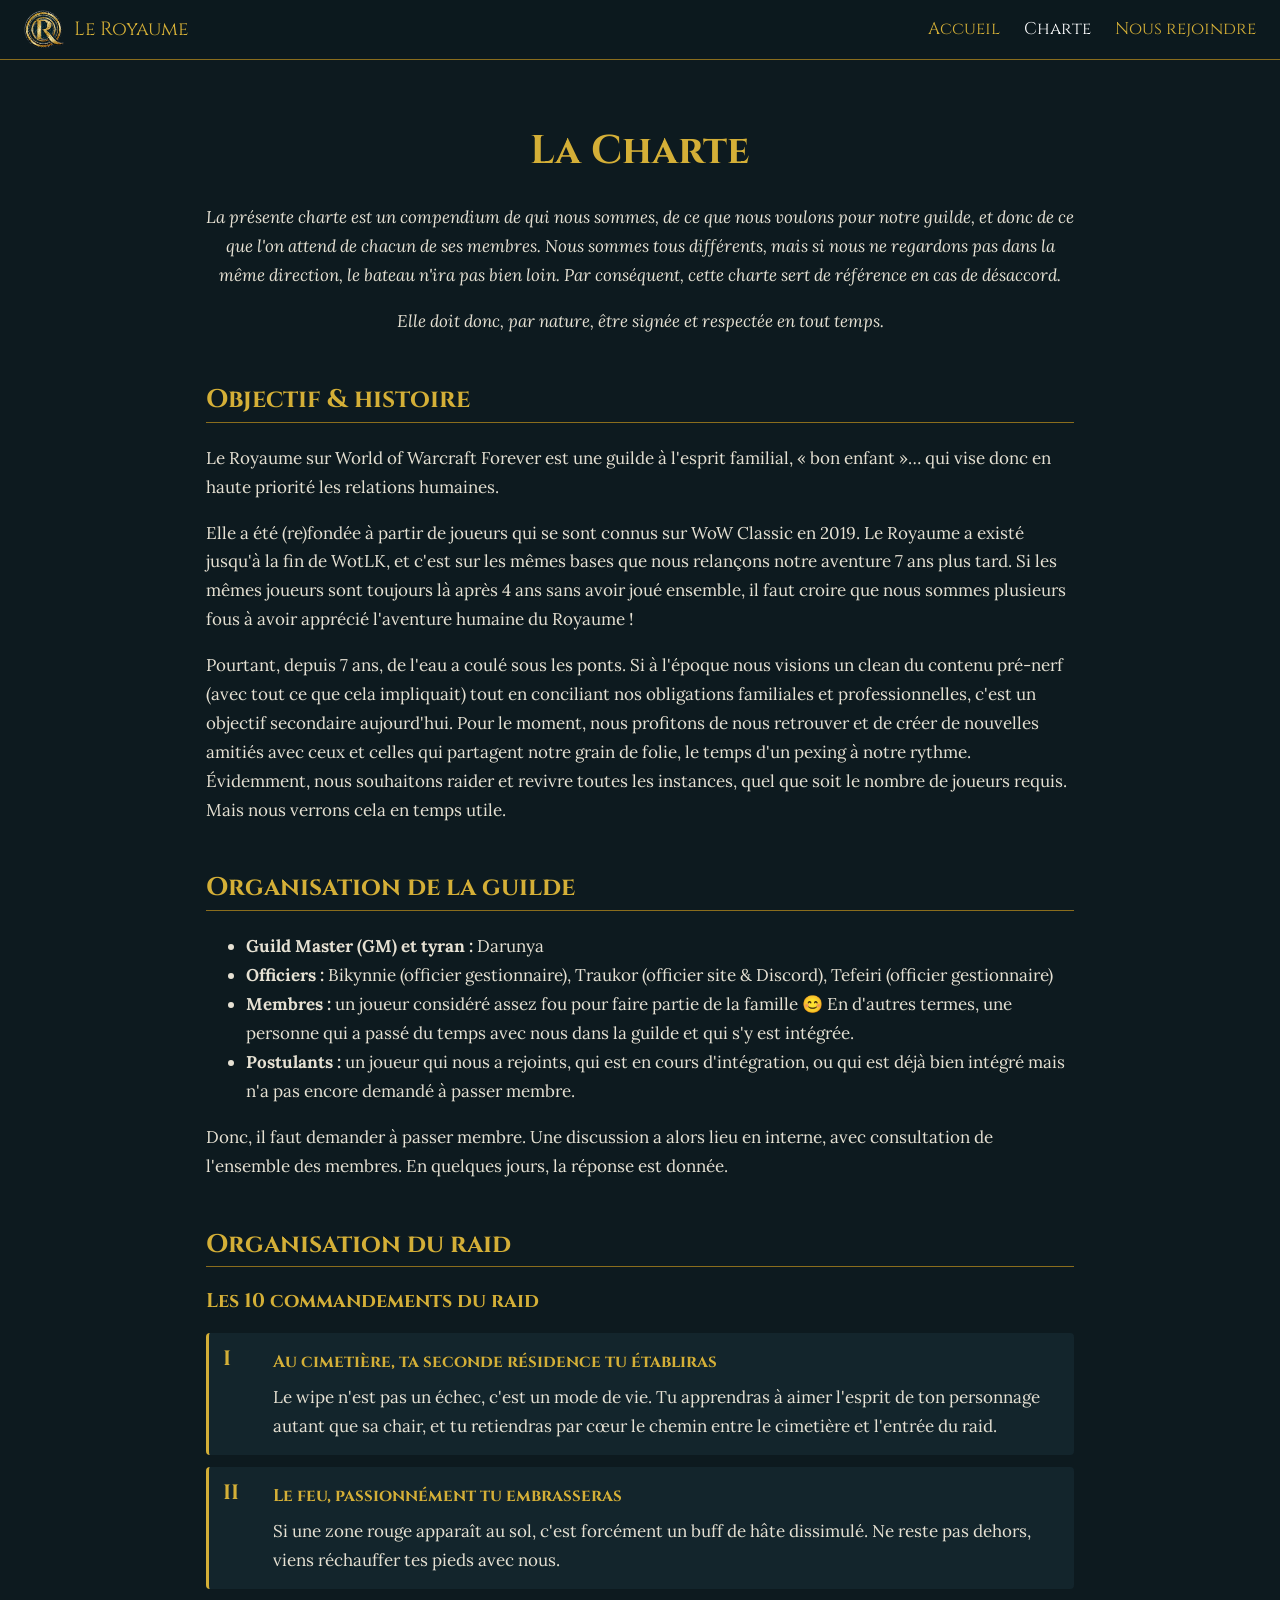
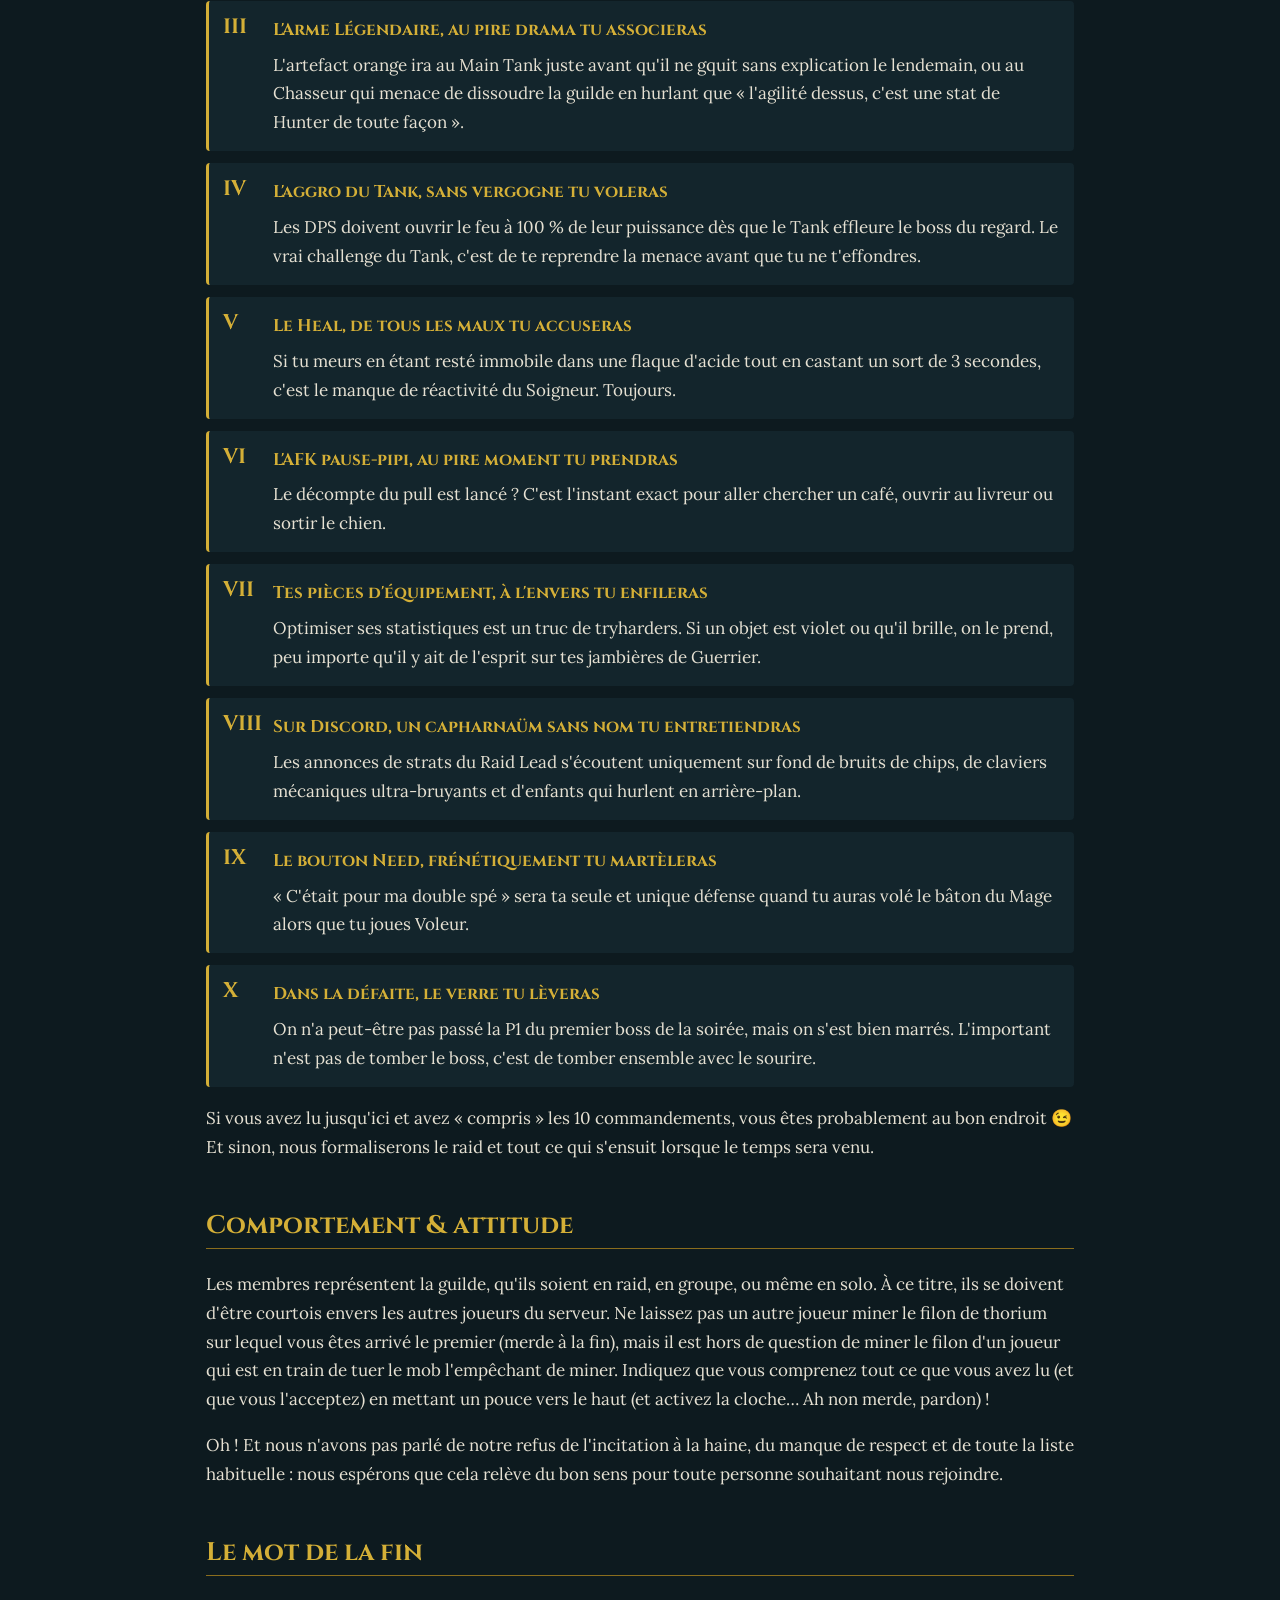
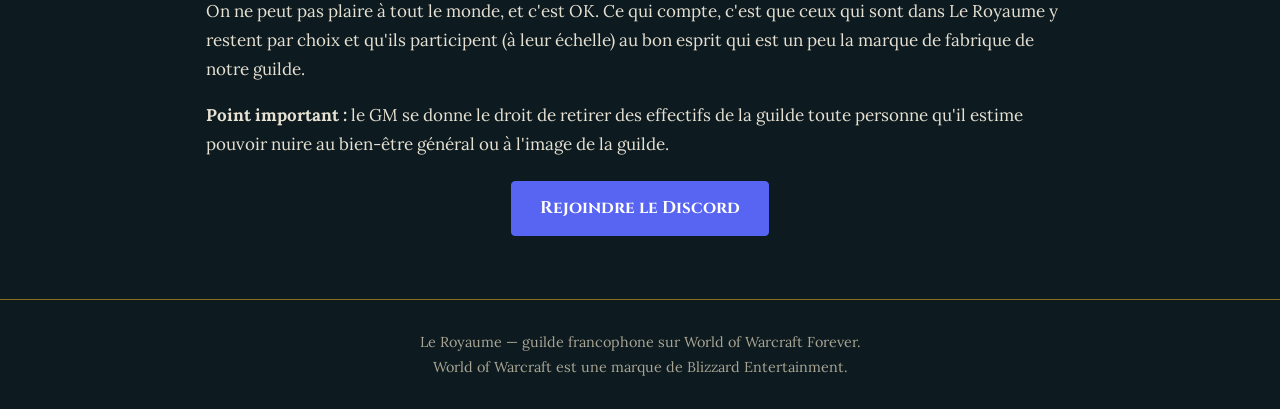
==== charte.html @ eae6a11d "Site de la guilde Le Royaume pour WoW Forever Co-Authored-By: Claude Opus 5.5 <noreply@anthropic.com" ====
<!doctype html>
<html lang="fr">
<head>
  <meta charset="utf-8">
  <meta name="viewport" content="width=device-width, initial-scale=1">
  <title>Charte — Le Royaume</title>
  <meta name="description" content="La charte de la guilde Le Royaume : objectif, organisation, les 10 commandements du raid et comportement.">
  <link rel="icon" href="img/logo.png">
  <link rel="preconnect" href="https://fonts.googleapis.com">
  <link rel="stylesheet" href="https://fonts.googleapis.com/css2?family=Cinzel:wght@400;700&family=Lora:ital@0;1&display=swap">
  <link rel="stylesheet" href="style.css">
</head>
<body>
  <nav>
    <a class="brand" href="index.html"><img src="img/logo.png" alt=""><span>Le Royaume</span></a>
    <a href="index.html">Accueil</a>
    <a href="charte.html" aria-current="page">Charte</a>
    <a href="index.html#rejoindre">Nous rejoindre</a>
  </nav>

  <main class="charte">
    <h1>La Charte</h1>

    <p class="intro">La présente charte est un compendium de qui nous sommes, de ce que nous voulons pour notre guilde, et donc de ce que l'on attend de chacun de ses membres. Nous sommes tous différents, mais si nous ne regardons pas dans la même direction, le bateau n'ira pas bien loin. Par conséquent, cette charte sert de référence en cas de désaccord.</p>
    <p class="intro">Elle doit donc, par nature, être signée et respectée en tout temps.</p>

    <h2>Objectif &amp; histoire</h2>
    <p>Le Royaume sur World of Warcraft Forever est une guilde à l'esprit familial, « bon enfant »… qui vise donc en haute priorité les relations humaines.</p>
    <p>Elle a été (re)fondée à partir de joueurs qui se sont connus sur WoW Classic en 2019. Le Royaume a existé jusqu'à la fin de WotLK, et c'est sur les mêmes bases que nous relançons notre aventure 7 ans plus tard. Si les mêmes joueurs sont toujours là après 4 ans sans avoir joué ensemble, il faut croire que nous sommes plusieurs fous à avoir apprécié l'aventure humaine du Royaume !</p>
    <p>Pourtant, depuis 7 ans, de l'eau a coulé sous les ponts. Si à l'époque nous visions un clean du contenu pré-nerf (avec tout ce que cela impliquait) tout en conciliant nos obligations familiales et professionnelles, c'est un objectif secondaire aujourd'hui. Pour le moment, nous profitons de nous retrouver et de créer de nouvelles amitiés avec ceux et celles qui partagent notre grain de folie, le temps d'un pexing à notre rythme. Évidemment, nous souhaitons raider et revivre toutes les instances, quel que soit le nombre de joueurs requis. Mais nous verrons cela en temps utile.</p>

    <h2>Organisation de la guilde</h2>
    <ul>
      <li><strong>Guild Master (GM) et tyran :</strong> Darunya</li>
      <li><strong>Officiers :</strong> Bikynnie (officier gestionnaire), Traukor (officier site &amp; Discord), Tefeiri (officier gestionnaire)</li>
      <li><strong>Membres :</strong> un joueur considéré assez fou pour faire partie de la famille 😊 En d'autres termes, une personne qui a passé du temps avec nous dans la guilde et qui s'y est intégrée.</li>
      <li><strong>Postulants :</strong> un joueur qui nous a rejoints, qui est en cours d'intégration, ou qui est déjà bien intégré mais n'a pas encore demandé à passer membre.</li>
    </ul>
    <p>Donc, il faut demander à passer membre. Une discussion a alors lieu en interne, avec consultation de l'ensemble des membres. En quelques jours, la réponse est donnée.</p>

    <h2>Organisation du raid</h2>
    <h3>Les 10 commandements du raid</h3>
    <ol class="commandements">
      <li><strong>Au cimetière, ta seconde résidence tu établiras</strong>
        <p>Le wipe n'est pas un échec, c'est un mode de vie. Tu apprendras à aimer l'esprit de ton personnage autant que sa chair, et tu retiendras par cœur le chemin entre le cimetière et l'entrée du raid.</p></li>
      <li><strong>Le feu, passionnément tu embrasseras</strong>
        <p>Si une zone rouge apparaît au sol, c'est forcément un buff de hâte dissimulé. Ne reste pas dehors, viens réchauffer tes pieds avec nous.</p></li>
      <li><strong>L'Arme Légendaire, au pire drama tu associeras</strong>
        <p>L'artefact orange ira au Main Tank juste avant qu'il ne gquit sans explication le lendemain, ou au Chasseur qui menace de dissoudre la guilde en hurlant que « l'agilité dessus, c'est une stat de Hunter de toute façon ».</p></li>
      <li><strong>L'aggro du Tank, sans vergogne tu voleras</strong>
        <p>Les DPS doivent ouvrir le feu à 100 % de leur puissance dès que le Tank effleure le boss du regard. Le vrai challenge du Tank, c'est de te reprendre la menace avant que tu ne t'effondres.</p></li>
      <li><strong>Le Heal, de tous les maux tu accuseras</strong>
        <p>Si tu meurs en étant resté immobile dans une flaque d'acide tout en castant un sort de 3 secondes, c'est le manque de réactivité du Soigneur. Toujours.</p></li>
      <li><strong>L'AFK pause-pipi, au pire moment tu prendras</strong>
        <p>Le décompte du pull est lancé ? C'est l'instant exact pour aller chercher un café, ouvrir au livreur ou sortir le chien.</p></li>
      <li><strong>Tes pièces d'équipement, à l'envers tu enfileras</strong>
        <p>Optimiser ses statistiques est un truc de tryharders. Si un objet est violet ou qu'il brille, on le prend, peu importe qu'il y ait de l'esprit sur tes jambières de Guerrier.</p></li>
      <li><strong>Sur Discord, un capharnaüm sans nom tu entretiendras</strong>
        <p>Les annonces de strats du Raid Lead s'écoutent uniquement sur fond de bruits de chips, de claviers mécaniques ultra-bruyants et d'enfants qui hurlent en arrière-plan.</p></li>
      <li><strong>Le bouton Need, frénétiquement tu martèleras</strong>
        <p>« C'était pour ma double spé » sera ta seule et unique défense quand tu auras volé le bâton du Mage alors que tu joues Voleur.</p></li>
      <li><strong>Dans la défaite, le verre tu lèveras</strong>
        <p>On n'a peut-être pas passé la P1 du premier boss de la soirée, mais on s'est bien marrés. L'important n'est pas de tomber le boss, c'est de tomber ensemble avec le sourire.</p></li>
    </ol>
    <p>Si vous avez lu jusqu'ici et avez « compris » les 10 commandements, vous êtes probablement au bon endroit 😉<br>
    Et sinon, nous formaliserons le raid et tout ce qui s'ensuit lorsque le temps sera venu.</p>

    <h2>Comportement &amp; attitude</h2>
    <p>Les membres représentent la guilde, qu'ils soient en raid, en groupe, ou même en solo. À ce titre, ils se doivent d'être courtois envers les autres joueurs du serveur. Ne laissez pas un autre joueur miner le filon de thorium sur lequel vous êtes arrivé le premier (merde à la fin), mais il est hors de question de miner le filon d'un joueur qui est en train de tuer le mob l'empêchant de miner. Indiquez que vous comprenez tout ce que vous avez lu (et que vous l'acceptez) en mettant un pouce vers le haut (et activez la cloche… Ah non merde, pardon) !</p>
    <p>Oh ! Et nous n'avons pas parlé de notre refus de l'incitation à la haine, du manque de respect et de toute la liste habituelle : nous espérons que cela relève du bon sens pour toute personne souhaitant nous rejoindre.</p>

    <h2>Le mot de la fin</h2>
    <p>On ne peut pas plaire à tout le monde, et c'est OK. Ce qui compte, c'est que ceux qui sont dans Le Royaume y restent par choix et qu'ils participent (à leur échelle) au bon esprit qui est un peu la marque de fabrique de notre guilde.</p>
    <p><strong>Point important :</strong> le GM se donne le droit de retirer des effectifs de la guilde toute personne qu'il estime pouvoir nuire au bien-être général ou à l'image de la guilde.</p>

    <p style="text-align:center"><a class="btn discord" href="https://discord.gg/4EQVVj8aSc">Rejoindre le Discord</a></p>
  </main>

  <footer>Le Royaume — guilde francophone sur World of Warcraft Forever.<br>World of Warcraft est une marque de Blizzard Entertainment.</footer>
</body>
</html>
---- style.css ----
:root {
  --bg: #0d1a1f;
  --panel: #13252c;
  --text: #e6e1d3;
  --muted: #a9a594;
  --gold: #d4af37;
  --gold-dark: #8a6d1d;
  --discord: #5865f2;
}

* { box-sizing: border-box; }

body {
  margin: 0;
  background: var(--bg);
  color: var(--text);
  font: 17px/1.7 "Lora", Georgia, serif;
}

h1, h2, h3, nav, .btn { font-family: "Cinzel", serif; }
h1, h2, h3 { color: var(--gold); line-height: 1.25; }
a { color: var(--gold); }
img { max-width: 100%; display: block; }

nav {
  position: sticky; top: 0; z-index: 10;
  display: flex; flex-wrap: wrap; align-items: center; gap: 8px 24px;
  padding: 10px 24px;
  background: rgba(13, 26, 31, .92);
  border-bottom: 1px solid var(--gold-dark);
}
nav .brand { display: flex; align-items: center; gap: 10px; margin-right: auto; text-decoration: none; font-size: 1.2rem; }
nav .brand img { width: 40px; }
nav a { text-decoration: none; }
nav a:hover, nav a[aria-current] { color: #fff; }

.hero {
  min-height: 85vh;
  display: grid; place-items: end center; text-align: center;
  padding: 60px 16px;
  background: linear-gradient(transparent 35%, rgba(13, 26, 31, .7) 70%, var(--bg)), url(img/wow-forever.jpg) center top / cover;
}
.hero img { width: min(180px, 45vw); margin: 0 auto 16px; filter: drop-shadow(0 0 30px rgba(212, 175, 55, .35)); }
.hero h1 { font-size: clamp(2.2rem, 7vw, 4rem); margin: 0; text-shadow: 0 2px 10px #000; }
.hero p { font-size: 1.25rem; max-width: 640px; margin: 12px auto 28px; text-shadow: 0 1px 6px #000; }

.btn {
  display: inline-block; padding: 12px 28px; margin: 6px;
  border: 1px solid var(--gold); border-radius: 4px;
  text-decoration: none; font-weight: 700;
}
.btn.discord { background: var(--discord); border-color: var(--discord); color: #fff; }
.btn:hover { filter: brightness(1.15); }

main, section { max-width: 900px; margin: 0 auto; padding: 40px 16px; }
section h2 { text-align: center; font-size: 2rem; }

.cards { display: grid; grid-template-columns: repeat(auto-fit, minmax(240px, 1fr)); gap: 20px; }
.card { background: var(--panel); border: 1px solid var(--gold-dark); border-radius: 6px; padding: 20px; }
.card h3 { margin-top: 0; }

.gallery { max-width: 1000px; text-align: center; }
.gallery > p { margin-top: 0; }
.carousel { position: relative; }
.track { position: relative; aspect-ratio: 16 / 9; border: 1px solid var(--gold-dark); border-radius: 4px; background: var(--panel); }
.track figure { display: none; }
.book { position: absolute; inset: 0; perspective: 3000px; }
/* Livre : chaque page est faite de deux moitiés d'image, la reliure est au milieu */
.half { position: absolute; top: 0; bottom: 0; width: 50%; overflow: hidden; backface-visibility: hidden; }
.half.left { left: 0; }
.half.right { right: 0; }
.half img { width: 200%; max-width: none; height: 100%; object-fit: cover; }
.half.right img { margin-left: -100%; }
.half::after { content: ""; position: absolute; inset: 0; pointer-events: none; }
.half.left::after { background: linear-gradient(to right, transparent 75%, rgba(0, 0, 0, .6)); }
.half.right::after { background: linear-gradient(to left, transparent 75%, rgba(0, 0, 0, .6)); }
.leaf { position: absolute; top: 0; bottom: 0; left: 50%; width: 50%; z-index: 2; transform-origin: left center; transform-style: preserve-3d; }
.leaf .half { left: 0; width: 100%; }
.leaf .back { transform: rotateY(180deg); }
.leaf.fwd { animation: leaf-turn .9s ease-in-out forwards; }
.leaf.bwd { animation: leaf-turn .9s ease-in-out reverse forwards; }
@keyframes leaf-turn { from { transform: rotateY(0); } to { transform: rotateY(-180deg); } }
@media (prefers-reduced-motion: reduce) { .leaf { animation-duration: 1ms !important; } }
.track figcaption { position: absolute; bottom: 12px; left: 16px; font: 700 1.3rem "Cinzel", serif; color: #fff; text-shadow: 0 1px 4px #000; }
.carousel button { position: absolute; z-index: 3; top: 50%; transform: translateY(-50%); width: 44px; height: 44px; border: 1px solid var(--gold); border-radius: 50%; background: rgba(13, 26, 31, .75); color: var(--gold); font-size: 1.8rem; line-height: 1; cursor: pointer; }
.carousel button:hover { background: var(--bg); }
.carousel .prev { left: 12px; }
.carousel .next { right: 12px; }
.gallery h3 { margin-top: 40px; }
.video { display: block; width: 100%; aspect-ratio: 16 / 9; border: 1px solid var(--gold-dark); border-radius: 4px; }

.join { text-align: center; }
.join ol { text-align: left; max-width: 600px; margin: 0 auto 24px; }

.charte h1 { text-align: center; font-size: 2.5rem; }
.charte h2 { border-bottom: 1px solid var(--gold-dark); padding-bottom: 6px; margin-top: 48px; }

footer { text-align: center; padding: 30px 16px; color: var(--muted); font-size: .9rem; border-top: 1px solid var(--gold-dark); }

@media (max-width: 600px) {
  nav { gap: 8px 14px; padding: 10px 16px; }
  .hero { min-height: 70vh; }
  nav .brand span { display: none; }
}

.charte .intro { font-style: italic; text-align: center; }
.commandements { padding-left: 0; list-style: none; counter-reset: cmd; }
.commandements li { counter-increment: cmd; position: relative; padding: 14px 16px 2px 64px; margin-bottom: 12px; background: var(--panel); border-left: 3px solid var(--gold); border-radius: 4px; }
.commandements li::before { content: counter(cmd, upper-roman); position: absolute; left: 14px; top: 12px; font: 700 1.3rem "Cinzel", serif; color: var(--gold); }
.commandements strong { font-family: "Cinzel", serif; color: var(--gold); }
.commandements p { margin: 6px 0 12px; }

.raids { display: flex; flex-wrap: wrap; justify-content: center; gap: 8px; margin-bottom: 16px; }
.raids button { font: 700 .9rem "Cinzel", serif; padding: 8px 14px; border: 1px solid var(--gold-dark); border-radius: 4px; background: var(--panel); color: var(--gold); cursor: pointer; }
.raids button:hover { border-color: var(--gold); }
.raids button[aria-selected="true"] { background: var(--gold); color: var(--bg); border-color: var(--gold); }
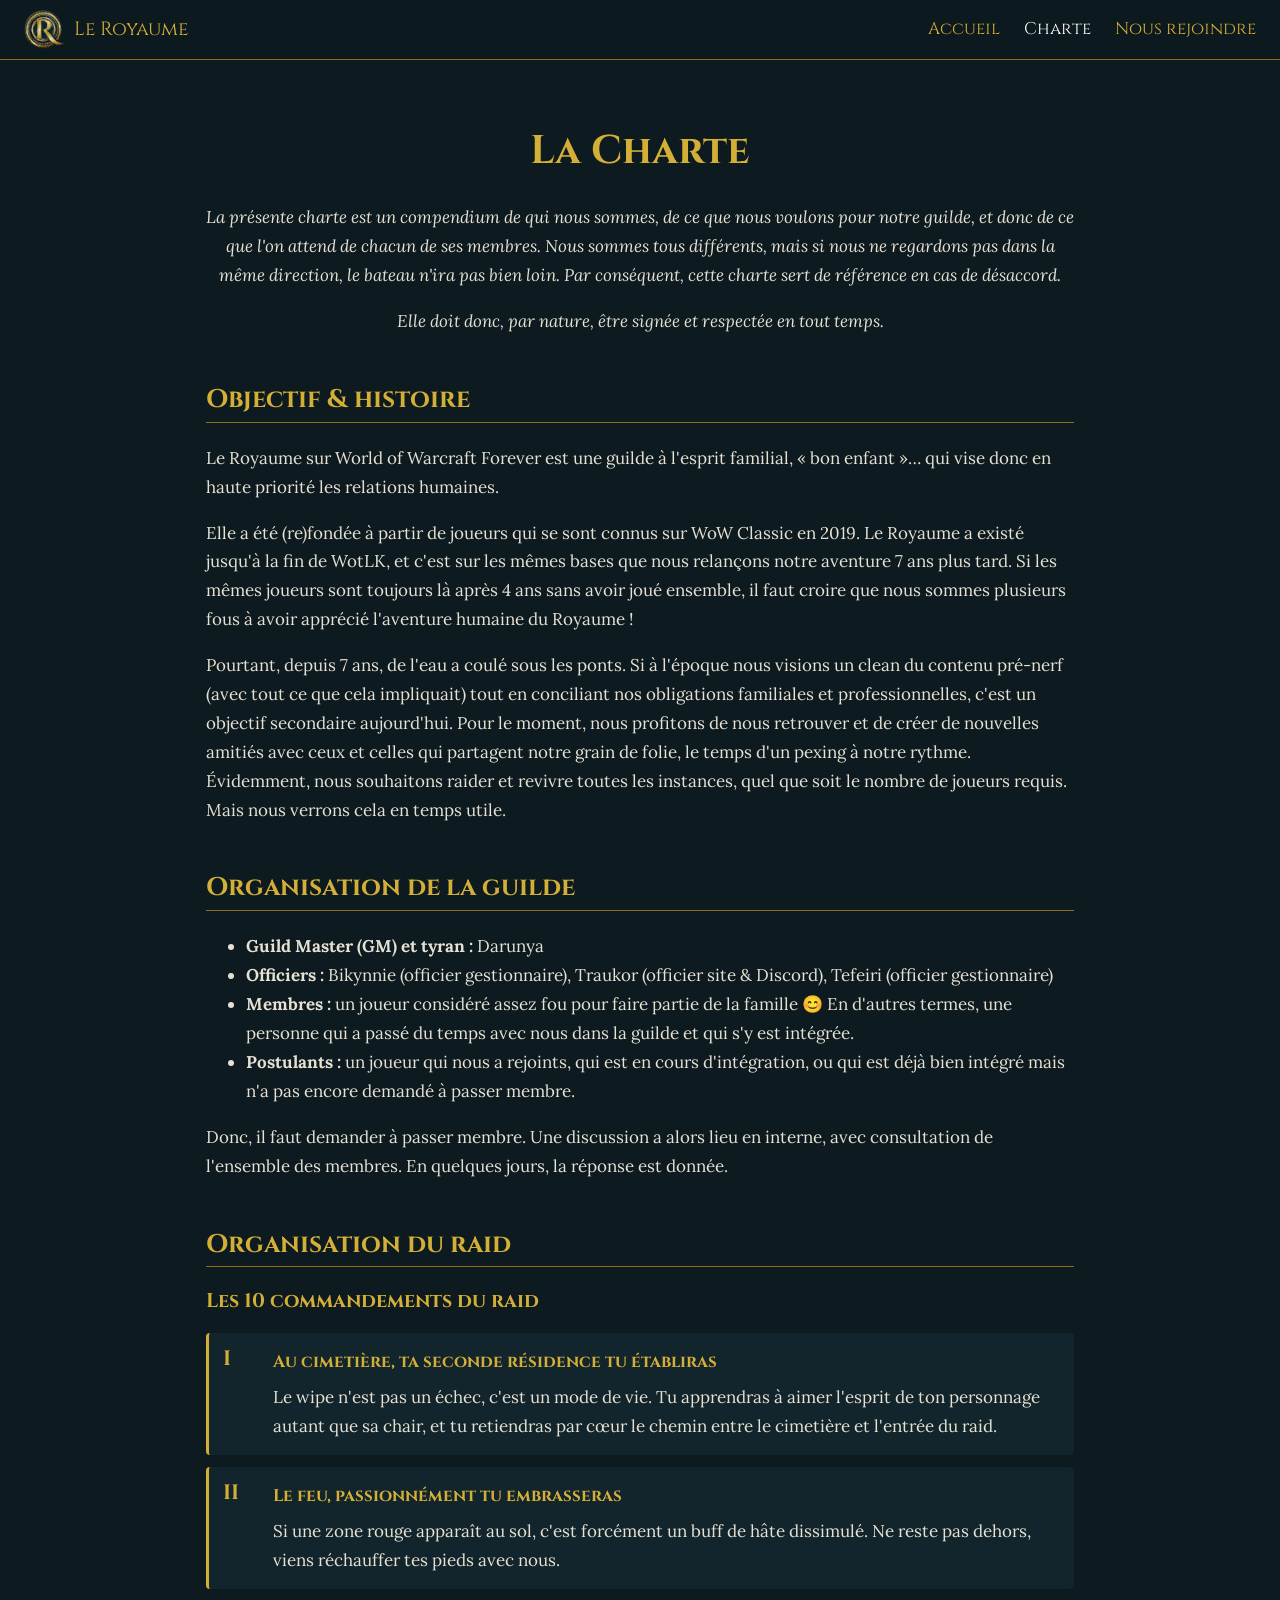
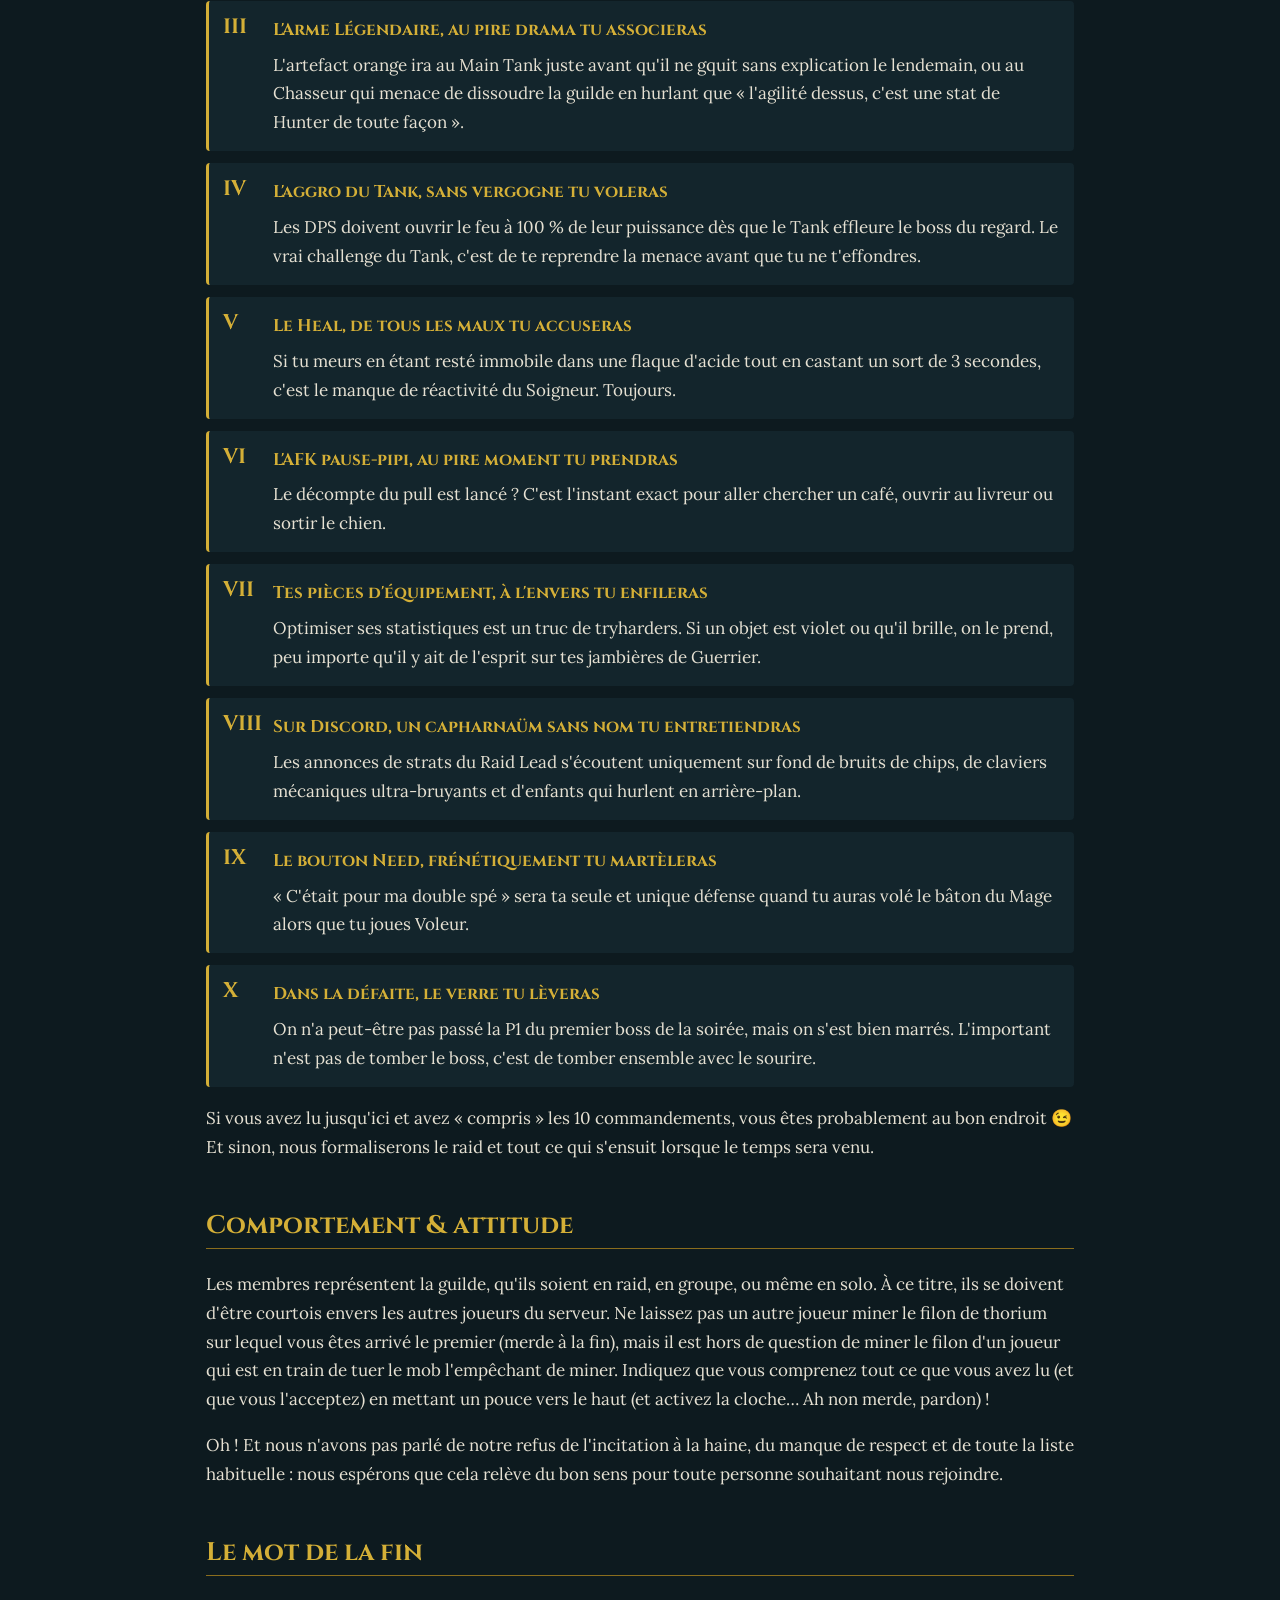
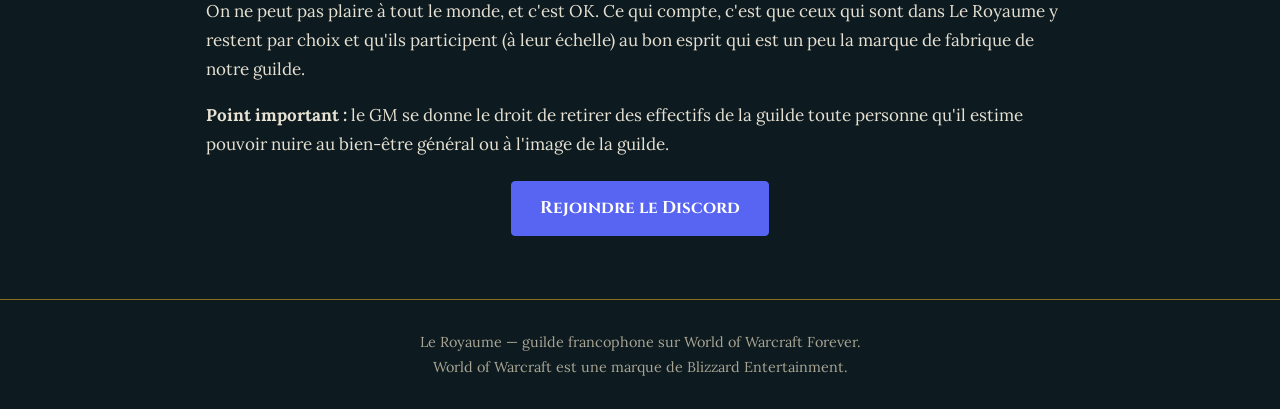
==== commit 3fbf123b: "Optimisations : images WebP (-46 %), logo allégé, svh mobile, SRI Supabase, aperçus Discord, nettoya" ====
--- a/charte.html
+++ b/charte.html
@@ -5,14 +5,22 @@
   <meta name="viewport" content="width=device-width, initial-scale=1">
   <title>Charte — Le Royaume</title>
   <meta name="description" content="La charte de la guilde Le Royaume : objectif, organisation, les 10 commandements du raid et comportement.">
-  <link rel="icon" href="img/logo.png">
+  <meta property="og:type" content="website">
+  <meta property="og:site_name" content="Le Royaume">
+  <meta property="og:title" content="Charte — Le Royaume">
+  <meta property="og:description" content="La charte de la guilde Le Royaume : objectif, organisation, les 10 commandements du raid et comportement.">
+  <meta property="og:url" content="https://le-royaume.fr/charte.html">
+  <meta property="og:image" content="https://le-royaume.fr/img/logo-360.png">
+  <meta name="theme-color" content="#0d1a1f">
+  <link rel="icon" type="image/png" href="img/favicon.png">
   <link rel="preconnect" href="https://fonts.googleapis.com">
+  <link rel="preconnect" href="https://fonts.gstatic.com" crossorigin>
   <link rel="stylesheet" href="https://fonts.googleapis.com/css2?family=Cinzel:wght@400;700&family=Lora:ital@0;1&display=swap">
   <link rel="stylesheet" href="style.css">
 </head>
 <body>
   <nav>
-    <a class="brand" href="index.html"><img src="img/logo.png" alt=""><span>Le Royaume</span></a>
+    <a class="brand" href="index.html"><img src="img/logo.webp" alt=""><span>Le Royaume</span></a>
     <a href="index.html">Accueil</a>
     <a href="charte.html" aria-current="page">Charte</a>
     <a href="index.html#rejoindre">Nous rejoindre</a>
--- a/style.css
+++ b/style.css
@@ -35,12 +35,21 @@
 nav a:hover, nav a[aria-current] { color: #fff; }
 
 .hero {
-  min-height: 85vh;
+  /* le bandeau tient dans l'écran (sous la barre de menu de ~60px) : les boutons restent visibles */
+  min-height: calc(100vh - 60px);
+  min-height: calc(100svh - 60px); /* svh : hauteur sans la barre d'adresse mobile */
+  /* bas du logo WoW dans l'image de fond (cover, calée en haut) : 39.6 % de sa hauteur,
+     soit 22.3vw quand l'image est mise à l'échelle par la largeur, 39.6 % du bandeau sinon */
+  --logo-wow: max(22.3vw, 0.396 * (100vh - 60px));
+  --logo-wow: max(22.3vw, 0.396 * (100svh - 60px));
+  --texte: 270px; /* hauteur du titre, du texte et des boutons sous le blason */
   display: grid; place-items: end center; text-align: center;
-  padding: 60px 16px;
+  padding: 60px 16px 20px;
   background: linear-gradient(transparent 35%, rgba(13, 26, 31, .7) 70%, var(--bg)), url(img/wow-forever.jpg) center top / cover;
 }
-.hero img { width: min(180px, 45vw); margin: 0 auto 16px; filter: drop-shadow(0 0 30px rgba(212, 175, 55, .35)); }
+.hero img { /* blason : la place libre sous le logo WoW, moins le titre, le texte et les boutons */
+  width: clamp(64px, 100vh - 60px - var(--texte) - var(--logo-wow), min(180px, 45vw));
+  width: clamp(64px, 100svh - 60px - var(--texte) - var(--logo-wow), min(180px, 45vw)); margin: 0 auto 16px; filter: drop-shadow(0 0 30px rgba(212, 175, 55, .35)); }
 .hero h1 { font-size: clamp(2.2rem, 7vw, 4rem); margin: 0; text-shadow: 0 2px 10px #000; }
 .hero p { font-size: 1.25rem; max-width: 640px; margin: 12px auto 28px; text-shadow: 0 1px 6px #000; }
 
@@ -86,7 +95,8 @@
 .carousel button:hover { background: var(--bg); }
 .carousel .prev { left: 12px; }
 .carousel .next { right: 12px; }
-.gallery h3 { margin-top: 40px; }
+.track .video-page { position: absolute; inset: 0; z-index: 2; width: 100%; height: 100%; border: 0; opacity: 0; visibility: hidden; }
+.track .video-page.on { opacity: 1; visibility: visible; transition: opacity .5s .15s; }
 .video { display: block; width: 100%; aspect-ratio: 16 / 9; border: 1px solid var(--gold-dark); border-radius: 4px; }
 
 .join { text-align: center; }
@@ -97,9 +107,17 @@
 
 footer { text-align: center; padding: 30px 16px; color: var(--muted); font-size: .9rem; border-top: 1px solid var(--gold-dark); }
 
+/* écrans peu hauts (portables) : titre et marges plus compacts pour laisser la place au blason */
+@media (max-height: 800px) {
+  .hero { --texte: 200px; padding-bottom: 12px; }
+  .hero img { margin-bottom: 8px; }
+  .hero h1 { font-size: clamp(2.2rem, 7vw, 2.6rem); }
+  .hero p { font-size: 1.1rem; margin: 6px auto 14px; }
+  .hero .btn { padding: 10px 22px; margin: 4px; }
+}
+
 @media (max-width: 600px) {
   nav { gap: 8px 14px; padding: 10px 16px; }
-  .hero { min-height: 70vh; }
   nav .brand span { display: none; }
 }
 
@@ -114,3 +132,10 @@
 .raids button { font: 700 .9rem "Cinzel", serif; padding: 8px 14px; border: 1px solid var(--gold-dark); border-radius: 4px; background: var(--panel); color: var(--gold); cursor: pointer; }
 .raids button:hover { border-color: var(--gold); }
 .raids button[aria-selected="true"] { background: var(--gold); color: var(--bg); border-color: var(--gold); }
+.raids.exts { margin-bottom: 10px; }
+.raids.exts button { font-size: 1.05rem; padding: 10px 20px; }
+
+.moment { max-width: 1000px; text-align: center; }
+
+.espace { text-align: center; }
+button.btn { background: transparent; color: var(--gold); font-size: 1rem; cursor: pointer; }
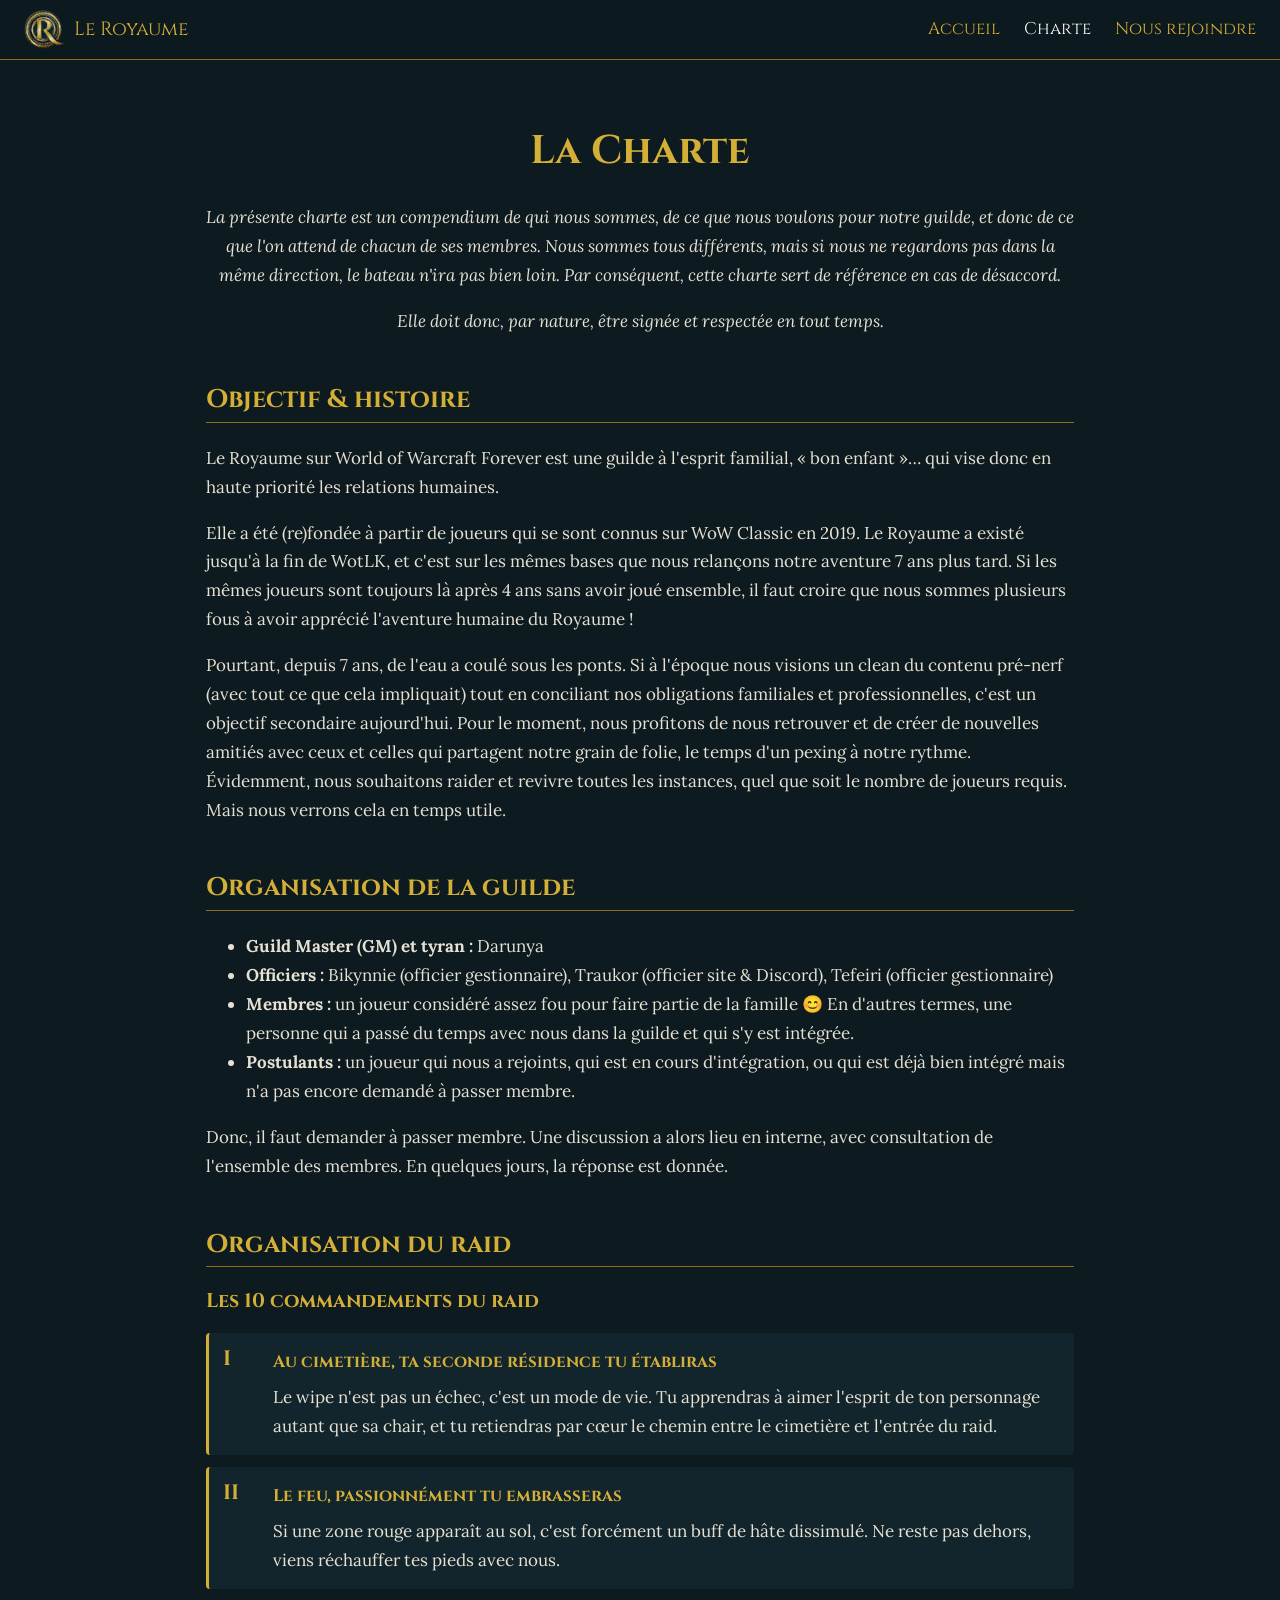
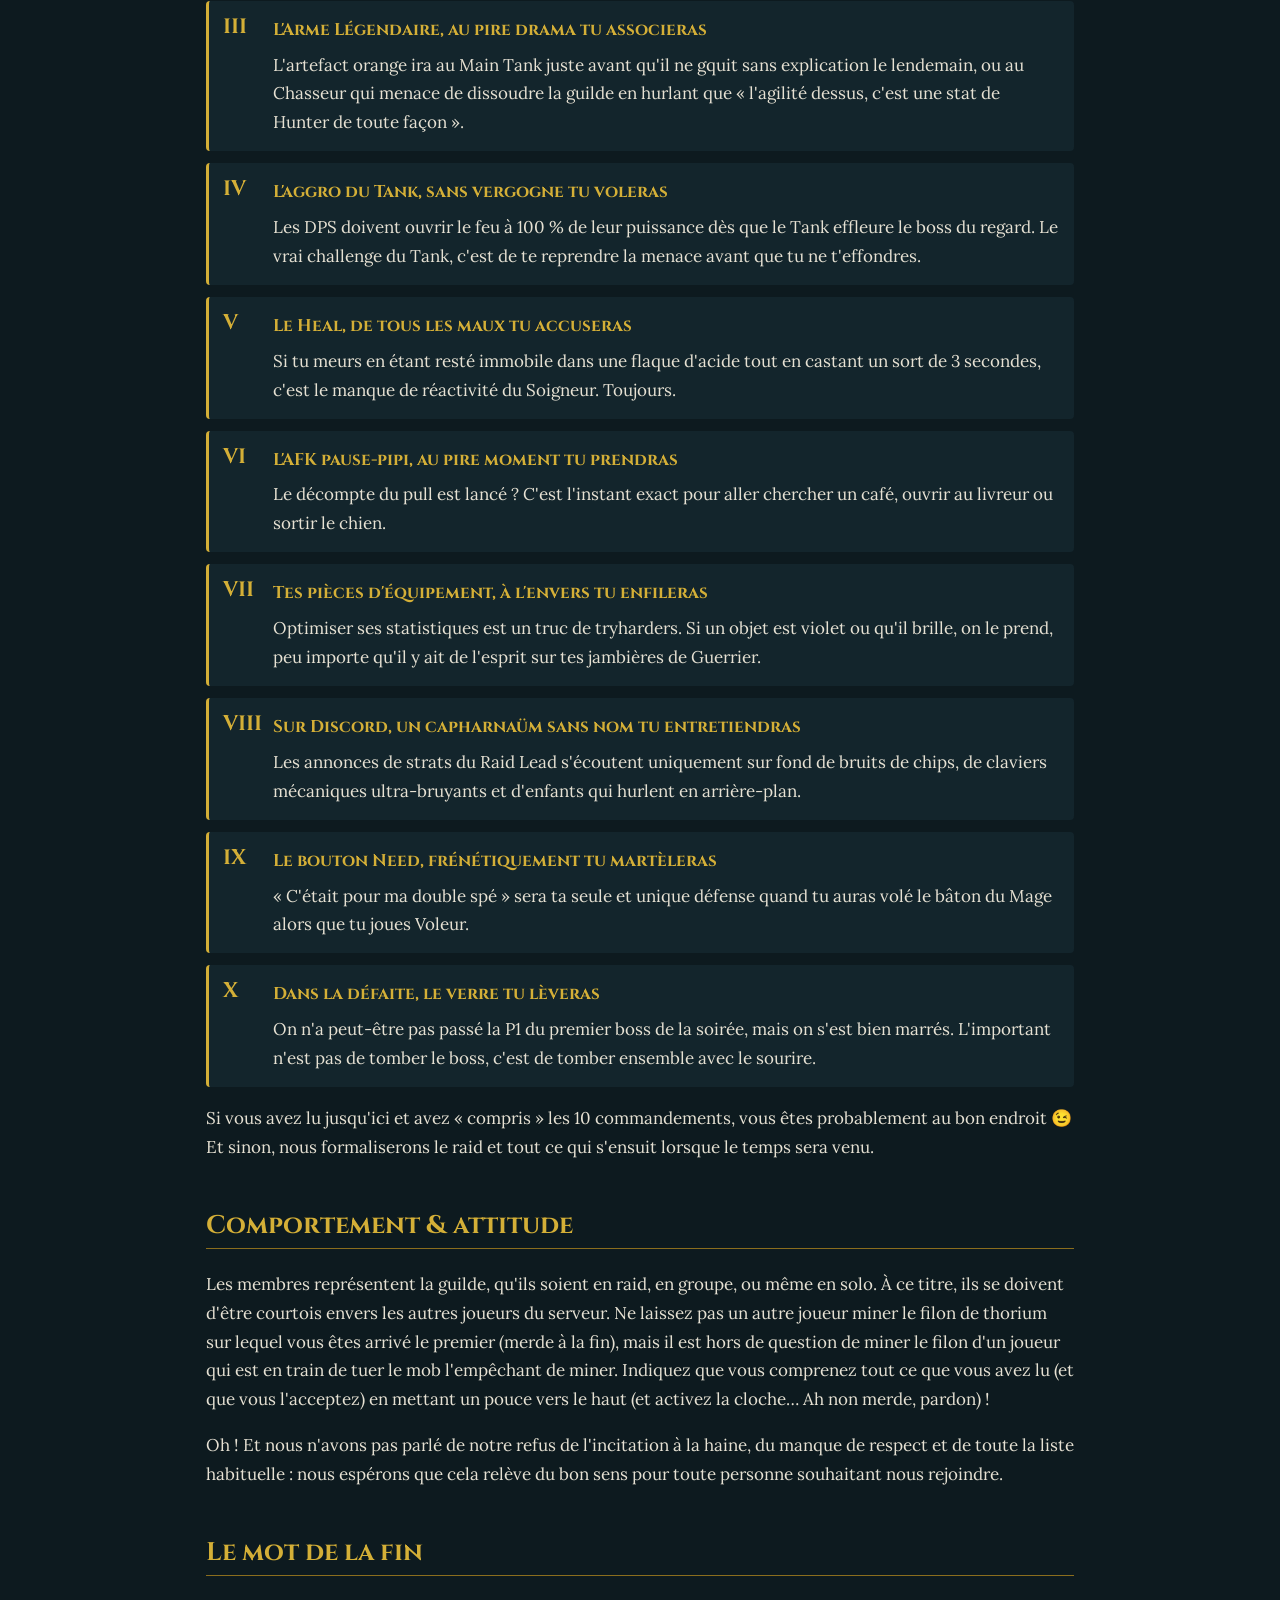
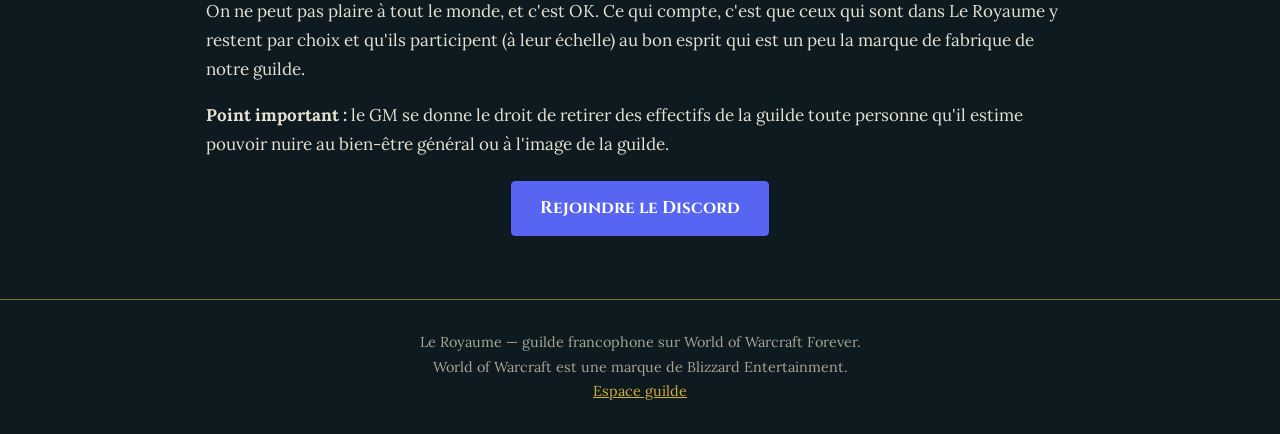
==== commit dcc5077d: "Espace guilde : trois interfaces (membre à l'arrivée, officier pour l'appel et les loots, statistiqu" ====
--- a/charte.html
+++ b/charte.html
@@ -84,6 +84,6 @@
     <p style="text-align:center"><a class="btn discord" href="https://discord.gg/4EQVVj8aSc">Rejoindre le Discord</a></p>
   </main>
 
-  <footer>Le Royaume — guilde francophone sur World of Warcraft Forever.<br>World of Warcraft est une marque de Blizzard Entertainment.</footer>
+  <footer>Le Royaume — guilde francophone sur World of Warcraft Forever.<br>World of Warcraft est une marque de Blizzard Entertainment.<br><a href="espace.html">Espace guilde</a></footer>
 </body>
 </html>
--- a/style.css
+++ b/style.css
@@ -134,8 +134,103 @@
 .raids button[aria-selected="true"] { background: var(--gold); color: var(--bg); border-color: var(--gold); }
 .raids.exts { margin-bottom: 10px; }
 .raids.exts button { font-size: 1.05rem; padding: 10px 20px; }
+/* changement d'extension : les noms de raids réapparaissent (hidden → visible) en fondu décalé */
+.raids:not(.exts) button { animation: raid-in .45s ease both; animation-delay: calc(var(--i, 0) * 70ms); }
+@keyframes raid-in { from { opacity: 0; transform: translateY(6px); } }
+/* … et s'effacent pendant que la page tourne (doit rester < durée de leaf-turn) */
+.raids:not(.exts) button.out { animation: raid-out .3s ease forwards; }
+@keyframes raid-out { to { opacity: 0; transform: translateY(-6px); } }
+@media (prefers-reduced-motion: reduce) { .raids:not(.exts) button, .raids:not(.exts) button.out { animation: none; } }
 
 .moment { max-width: 1000px; text-align: center; }
 
 .espace { text-align: center; }
 button.btn { background: transparent; color: var(--gold); font-size: 1rem; cursor: pointer; }
+
+/* espace guilde : calendrier mensuel */
+.espace { max-width: 1100px; }
+.cal-tete { display: flex; align-items: center; justify-content: center; gap: 16px; }
+.cal-tete h2 { margin: 12px 0; min-width: 9em; text-transform: capitalize; }
+.nav-mois { width: 40px; height: 40px; font-size: 1.6rem; line-height: 1; background: var(--panel); color: var(--gold); border: 1px solid var(--gold-dark); border-radius: 50%; cursor: pointer; }
+.nav-mois:hover { border-color: var(--gold); }
+.cal { display: grid; grid-template-columns: repeat(7, minmax(0, 1fr)); gap: 4px; text-align: left; }
+.jsem { font: 700 .8rem "Cinzel", serif; color: var(--gold); text-align: center; padding: 4px 0; }
+.jour { min-height: 96px; padding: 4px; background: var(--panel); border: 1px solid rgba(138, 109, 29, .35); border-radius: 4px; display: flex; flex-direction: column; gap: 3px; min-width: 0; }
+.jour.autre { opacity: .4; }
+.jour.auj { border-color: var(--gold); box-shadow: inset 0 0 0 1px var(--gold); }
+.jour .num { font-size: .85rem; color: var(--muted); }
+.jour.auj .num { color: var(--gold); font-weight: 700; }
+.ev { display: block; width: 100%; padding: 3px 6px; font: .8rem/1.3 "Lora", serif; text-align: left; color: var(--bg); background: var(--gold); border: 0; border-radius: 3px;
+  white-space: nowrap; overflow: hidden; text-overflow: ellipsis; cursor: pointer; }
+.ev:hover { filter: brightness(1.15); }
+.ev time { font-weight: 700; }
+@media (max-width: 640px) {
+  .jour { min-height: 64px; padding: 2px; }
+  .ev { padding: 2px 3px; font-size: .7rem; }
+  .ev span, .ev small { display: none; } /* sur téléphone : l'heure seule, le détail est dans le zoom */
+}
+
+/* zoom sur une sortie */
+.zoom { width: min(720px, calc(100% - 32px)); max-height: calc(100% - 32px); padding: 0; color: var(--text); background: var(--bg); border: 1px solid var(--gold); border-radius: 6px; }
+.zoom::backdrop { background: rgba(0, 0, 0, .7); }
+/* ouverture : la fenêtre grandit depuis 92 % en apparaissant ; fermeture : l'inverse.
+   allow-discrete garde la fenêtre affichée le temps de l'animation de sortie (CSS seul, sans JS) */
+.zoom, .zoom::backdrop { transition: opacity .25s ease, transform .25s ease, overlay .25s allow-discrete, display .25s allow-discrete; }
+.zoom:not([open]) { opacity: 0; transform: scale(.92); }
+.zoom:not([open])::backdrop { opacity: 0; }
+@starting-style {
+  .zoom[open] { opacity: 0; transform: scale(.92); }
+  .zoom[open]::backdrop { opacity: 0; }
+}
+@media (prefers-reduced-motion: reduce) { .zoom, .zoom::backdrop { transition: none; } }
+.zoom-in { position: relative; padding: 16px 20px 20px; }
+.zoom h2 { margin: 4px 40px 0; }
+.fermer { position: absolute; top: 8px; right: 8px; width: 36px; height: 36px; font-size: 1.5rem; line-height: 1; color: var(--gold); background: none; border: 1px solid var(--gold-dark); border-radius: 50%; cursor: pointer; }
+.inscrits { list-style: none; padding: 0; text-align: left; }
+.inscrits span, .vide, .ligne legend span { color: var(--muted); }
+.appel { text-align: left; }
+.ligne { margin: 0 0 8px; padding: 6px 12px 8px; background: var(--panel); border: 1px solid var(--gold-dark); border-radius: 4px; }
+.ligne label { display: inline-block; margin: 4px 14px 4px 0; white-space: nowrap; }
+.ligne .min input { width: 4.5em; }
+.ligne:not(:has(input[value=retard]:checked)) .min { display: none; }
+.espace input[type=text], .espace input[type=number], .espace input[type=date] { padding: 6px 8px; font: inherit; background: var(--bg); color: var(--text); border: 1px solid var(--gold-dark); border-radius: 4px; }
+.retirer { margin-left: 8px; width: 24px; height: 24px; padding: 0; font-size: 1rem; line-height: 1; color: var(--muted); background: none; border: 1px solid var(--gold-dark); border-radius: 50%; cursor: pointer; vertical-align: middle; }
+.retirer:hover { color: #e06c5a; border-color: #e06c5a; }
+
+/* statistiques d'appel */
+.stats { overflow-x: auto; margin-bottom: 12px; }
+/* stats et historique ; dans une sortie, seulement sur l'onglet Loots (règle plus bas) */
+.zoom:has(.stats):not(:has(.onglets)) { width: min(1060px, calc(100% - 32px)); }
+.stats table { width: 100%; border-collapse: collapse; font-size: .9rem; }
+.stats th, .stats td { padding: 6px 8px; border-bottom: 1px solid rgba(138, 109, 29, .35); text-align: right; white-space: nowrap; }
+.stats th:first-child, .stats td:first-child { text-align: left; }
+.stats th { white-space: normal; vertical-align: bottom; }
+.stats th button { font: 700 .8rem "Cinzel", serif; color: var(--gold); background: none; border: 0; padding: 0; cursor: pointer; }
+.espace input[type=date] { color-scheme: dark; }
+.espace select { padding: 6px 8px; font: inherit; background: var(--bg); color: var(--text); border: 1px solid var(--gold-dark); border-radius: 4px; }
+
+/* lot 2 : onglets du zoom, composition, absences */
+.onglets { display: flex; justify-content: center; gap: 8px; margin: 12px 0; }
+.onglets button { padding: 6px 16px; font: 700 .85rem "Cinzel", serif; color: var(--gold); background: none; border: 1px solid var(--gold-dark); border-radius: 4px; cursor: pointer; }
+.onglets button[aria-selected="true"] { background: var(--gold); color: var(--bg); border-color: var(--gold); }
+.compo { text-align: left; }
+.compo section { padding: 0; }
+.compo ul { margin: 0; }
+.zoom p.vide:empty { display: none; }
+.compo h3 { margin: 14px 0 4px; color: var(--gold); font-size: 1rem; }
+.compo li { padding: 3px 0; }
+.compo em { color: var(--muted); }
+.compo .statut { margin-left: 8px; padding: 2px 4px; font-size: .85rem; }
+.absences { margin-top: 32px; padding: 0; text-align: left; }
+.absences h2 { font-size: 1.5rem; text-align: center; }
+.declarer label { white-space: nowrap; }
+.compo .cible { width: 3.5em; padding: 1px 4px; font-size: .9rem; }
+
+/* lot 3 : outils, loots, personnages */
+.outils { display: flex; flex-wrap: wrap; justify-content: center; gap: 12px; }
+.loots { text-align: left; }
+.loots h3 { margin: 16px 0 6px; color: var(--gold); font-size: 1rem; }
+.loots .saisie { display: flex; flex-wrap: wrap; gap: 8px; }
+.lien { margin-left: 8px; padding: 0; font: inherit; font-size: .85rem; color: var(--gold); background: none; border: 0; text-decoration: underline; cursor: pointer; }
+.espace input[type=search] { width: min(100%, 360px); padding: 6px 8px; font: inherit; background: var(--bg); color: var(--text); border: 1px solid var(--gold-dark); border-radius: 4px; }
+.zoom:has(.loots:not([hidden])) { width: min(1060px, calc(100% - 32px)); }
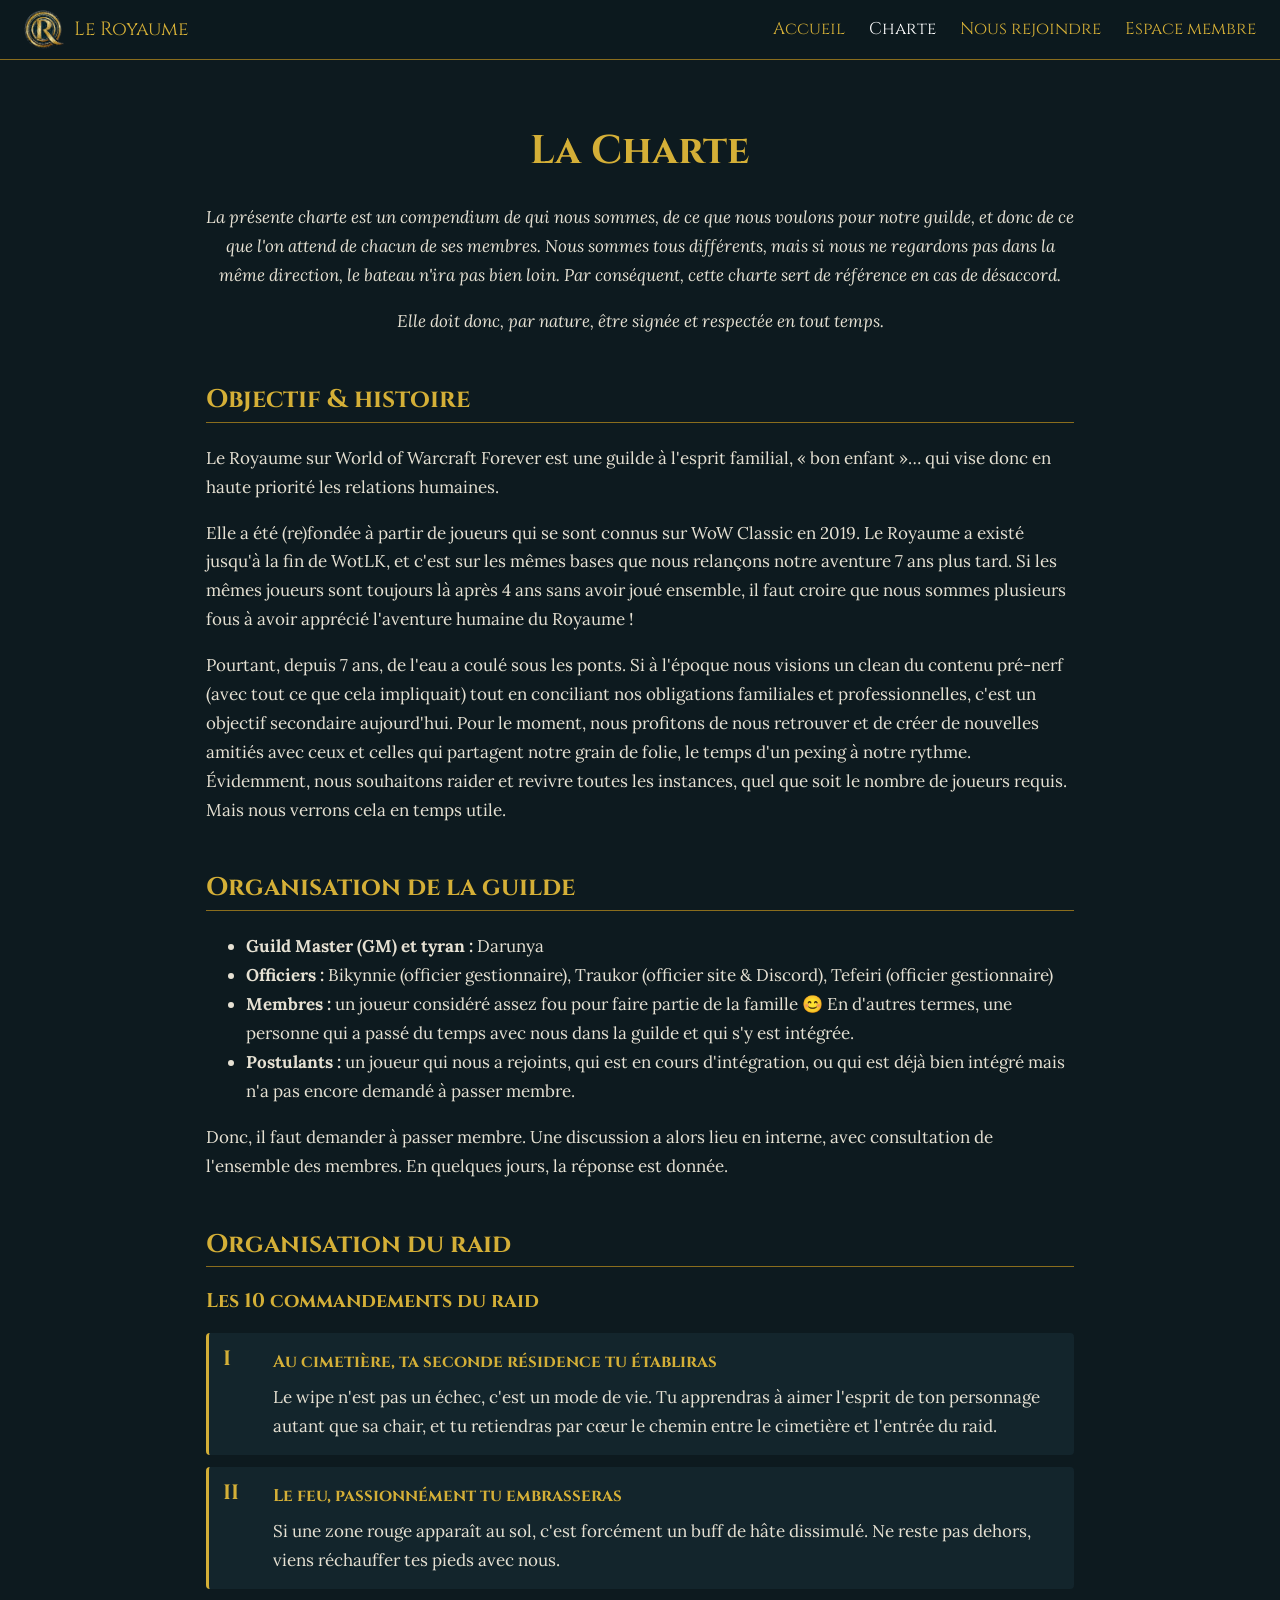
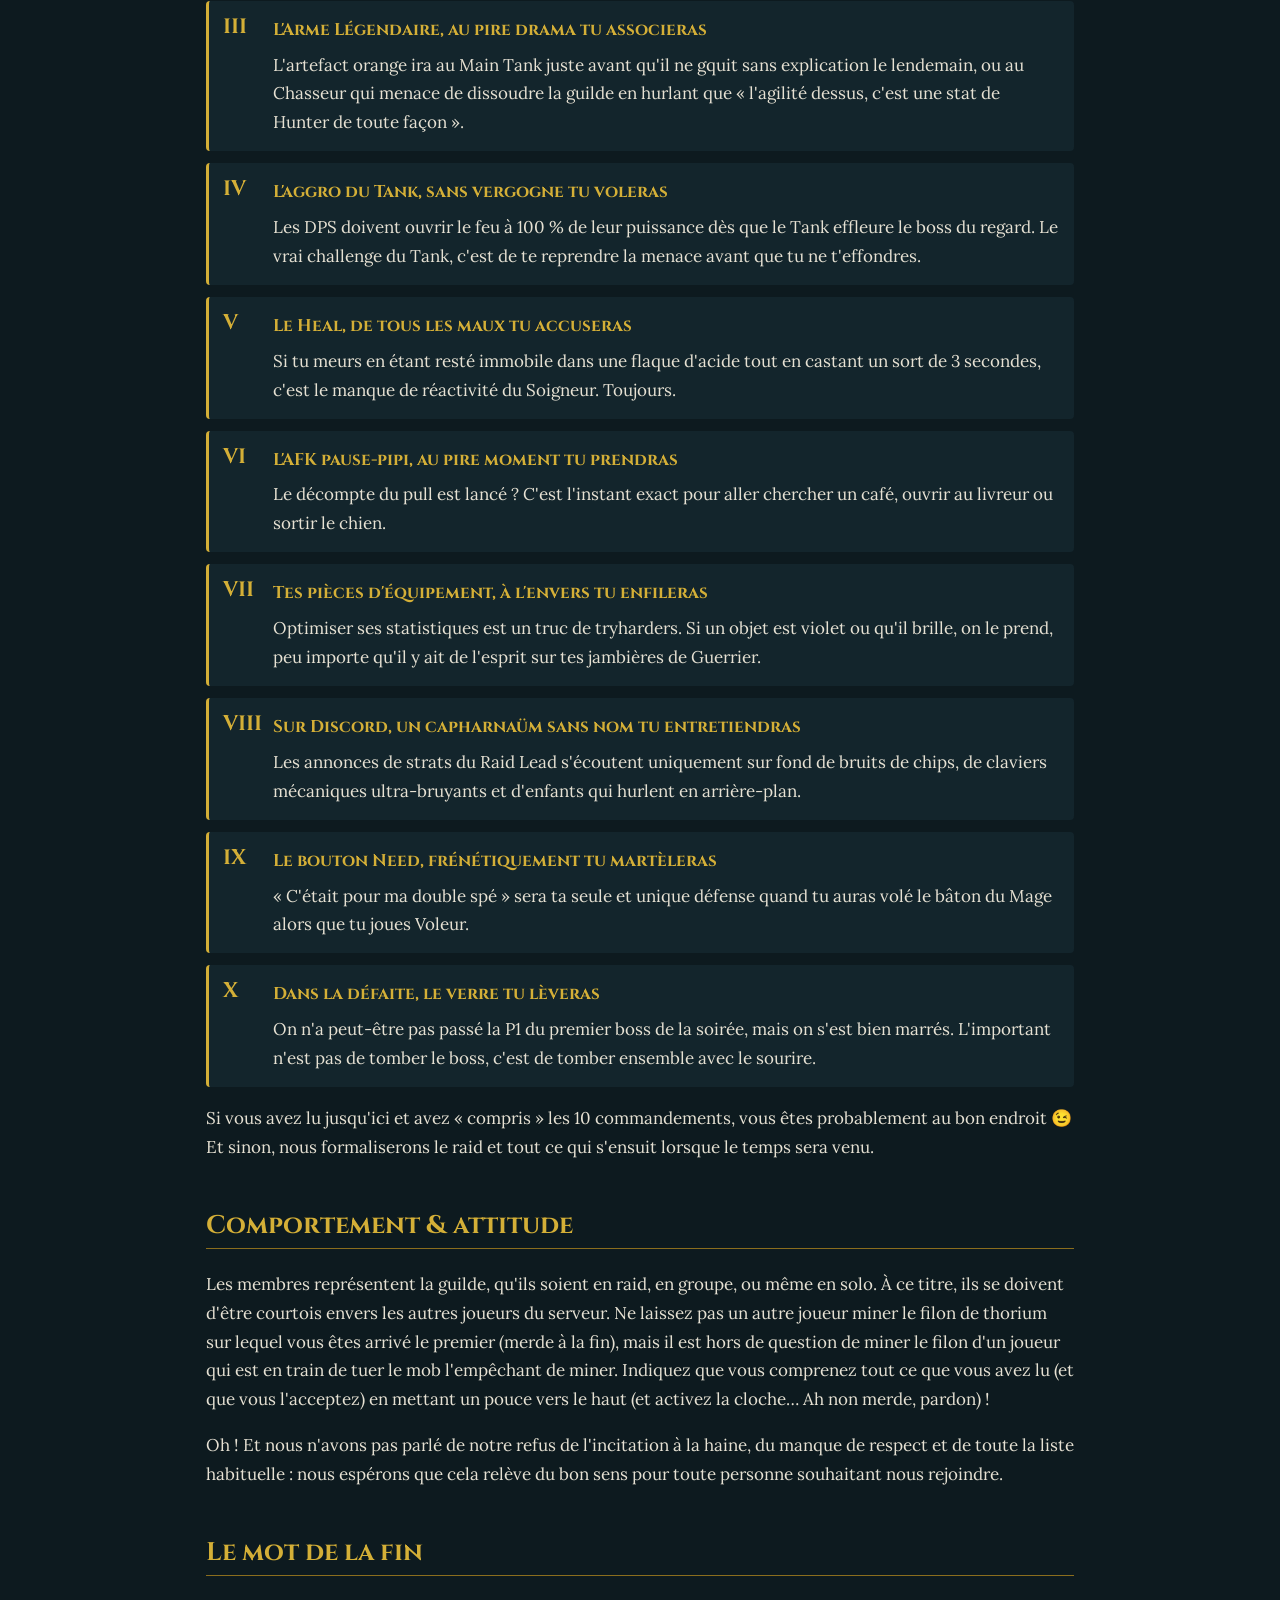
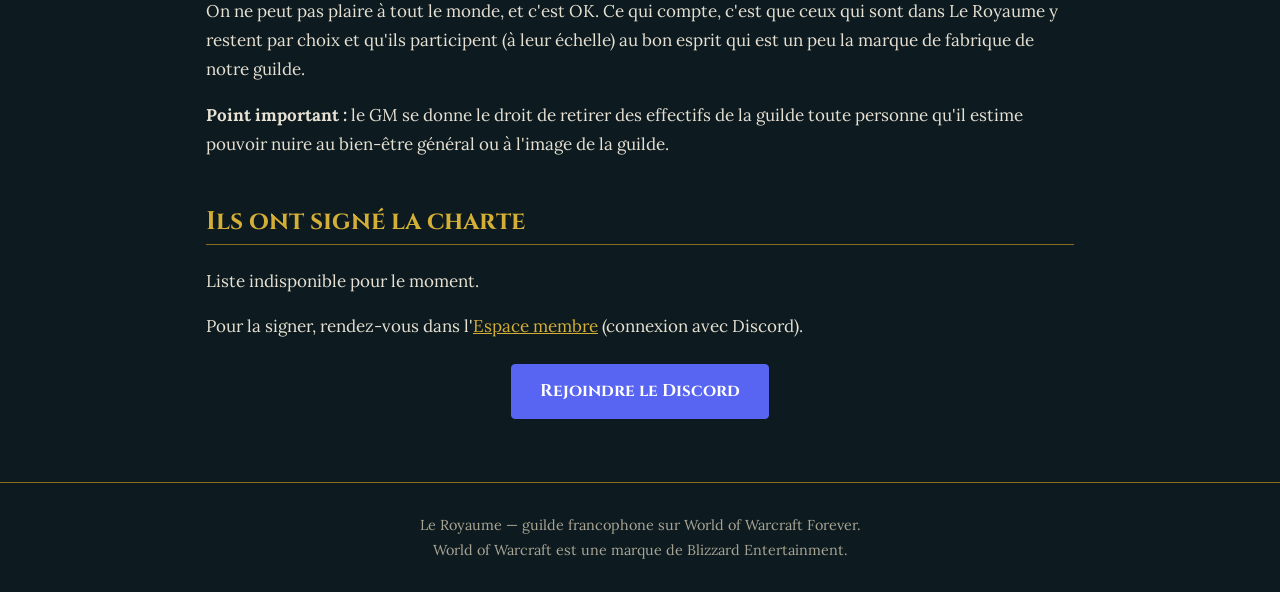
==== commit cdf5f353: "Retours de Darunya : menu « Espace membre » ; charte signable par un invité (sur le Discord sans rôl" ====
--- a/charte.html
+++ b/charte.html
@@ -24,6 +24,7 @@
     <a href="index.html">Accueil</a>
     <a href="charte.html" aria-current="page">Charte</a>
     <a href="index.html#rejoindre">Nous rejoindre</a>
+    <a href="espace.html">Espace membre</a>
   </nav>
 
   <main class="charte">
@@ -81,9 +82,23 @@
     <p>On ne peut pas plaire à tout le monde, et c'est OK. Ce qui compte, c'est que ceux qui sont dans Le Royaume y restent par choix et qu'ils participent (à leur échelle) au bon esprit qui est un peu la marque de fabrique de notre guilde.</p>
     <p><strong>Point important :</strong> le GM se donne le droit de retirer des effectifs de la guilde toute personne qu'il estime pouvoir nuire au bien-être général ou à l'image de la guilde.</p>
 
+    <h2>Ils ont signé la charte</h2>
+    <p id="signataires">Chargement…</p>
+    <p>Pour la signer, rendez-vous dans l'<a href="espace.html">Espace membre</a> (connexion avec Discord).</p>
+
     <p style="text-align:center"><a class="btn discord" href="https://discord.gg/4EQVVj8aSc">Rejoindre le Discord</a></p>
   </main>
 
-  <footer>Le Royaume — guilde francophone sur World of Warcraft Forever.<br>World of Warcraft est une marque de Blizzard Entertainment.<br><a href="espace.html">Espace guilde</a></footer>
+  <footer>Le Royaume — guilde francophone sur World of Warcraft Forever.<br>World of Warcraft est une marque de Blizzard Entertainment.</footer>
+  <script>
+    // signataires de la version en cours (pseudos Discord), lus sans connexion avec la clé publique du projet
+    const cle = 'sb_publishable_BJwMSdlBLfltRGA-GCELrQ_MbyCM1x_';
+    const zone = document.getElementById('signataires');
+    fetch('https://gobvfbwuesskhrgcrzjd.supabase.co/rest/v1/rpc/signataires', {
+      method: 'POST', headers: { apikey: cle, 'Content-Type': 'application/json' }, body: '{}',
+    }).then(r => r.ok ? r.json() : Promise.reject())
+      .then(noms => zone.textContent = noms.length ? noms.join(', ') + '.' : 'Personne pour le moment.')
+      .catch(() => zone.textContent = 'Liste indisponible pour le moment.');
+  </script>
 </body>
 </html>
--- a/style.css
+++ b/style.css
@@ -234,3 +234,27 @@
 .lien { margin-left: 8px; padding: 0; font: inherit; font-size: .85rem; color: var(--gold); background: none; border: 0; text-decoration: underline; cursor: pointer; }
 .espace input[type=search] { width: min(100%, 360px); padding: 6px 8px; font: inherit; background: var(--bg); color: var(--text); border: 1px solid var(--gold-dark); border-radius: 4px; }
 .zoom:has(.loots:not([hidden])) { width: min(1060px, calc(100% - 32px)); }
+
+/* Stats joueurs : comparaison côte à côte et graphiques */
+.zoom:has(.large) { width: min(1060px, calc(100% - 32px)); }
+.compare th, .compare td { text-align: center; }
+.compare tbody th { text-align: left; font-weight: 400; color: var(--muted); }
+.compare thead th { vertical-align: top; }
+.compare .section th { padding-top: 14px; color: var(--gold); font: 700 .85rem "Cinzel", serif; text-align: left; }
+.barre { display: inline-block; width: 60px; height: 8px; background: var(--panel); border: 1px solid var(--gold-dark); border-radius: 4px; vertical-align: middle; overflow: hidden; }
+.barre span { display: block; height: 100%; background: var(--gold); }
+.repartition { display: inline-flex; width: 120px; height: 12px; border-radius: 3px; overflow: hidden; vertical-align: middle; }
+.r-presents_seuls { background: var(--gold); }
+.r-retards { background: var(--gold-dark); }
+.r-bancs { background: #5b7a86; }
+.r-absents_prevenus { background: #a9a594; }
+.r-absents { background: #c0533f; }
+.legende { font-size: .85rem; color: var(--muted); }
+.legende > span { margin-right: 12px; white-space: nowrap; }
+.legende > span span { display: inline-block; width: 10px; height: 10px; border-radius: 2px; vertical-align: middle; }
+.courbe { width: 120px; height: 36px; vertical-align: middle; }
+.courbe line { stroke: var(--gold-dark); stroke-dasharray: 2 3; stroke-width: 1; }
+.courbe polyline { fill: none; stroke: var(--gold); stroke-width: 1.5; }
+.courbe circle { fill: var(--gold); }
+.journal { margin-top: 12px; text-align: left; }
+.journal summary { cursor: pointer; color: var(--gold); }
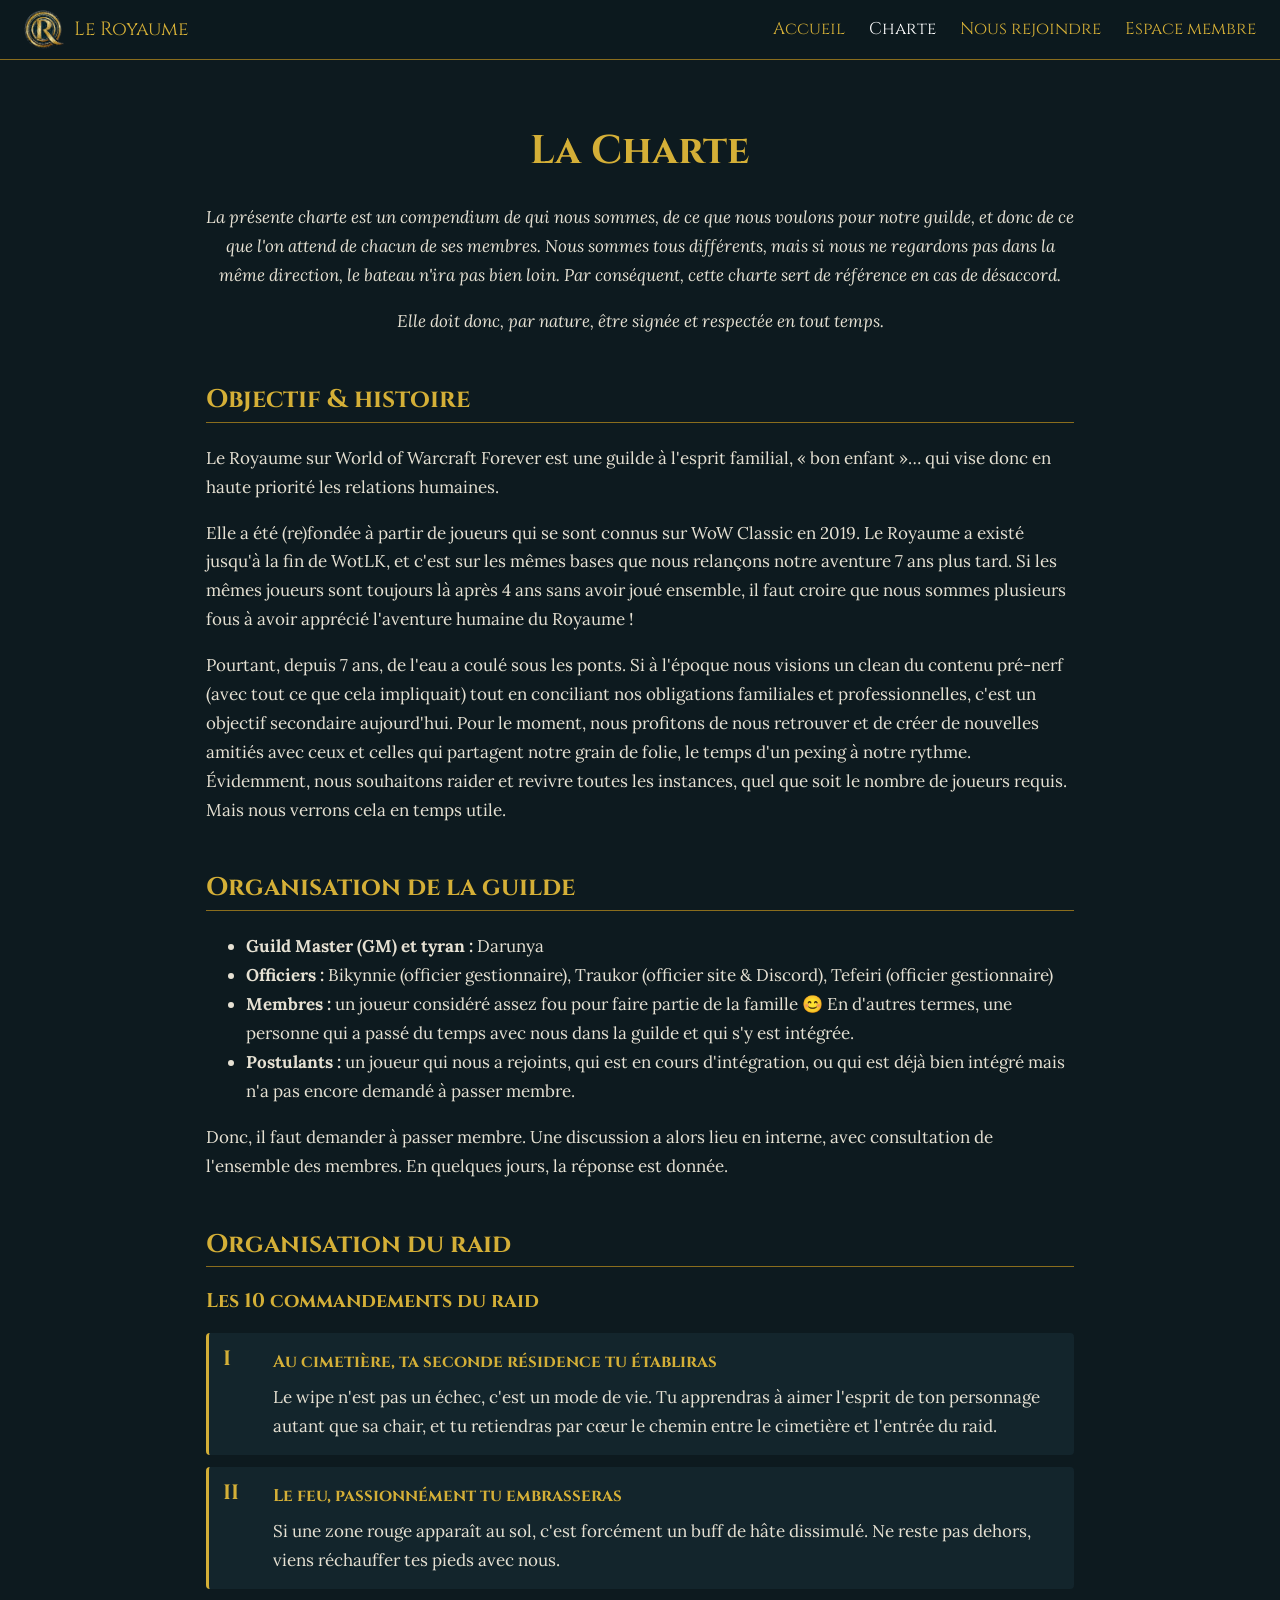
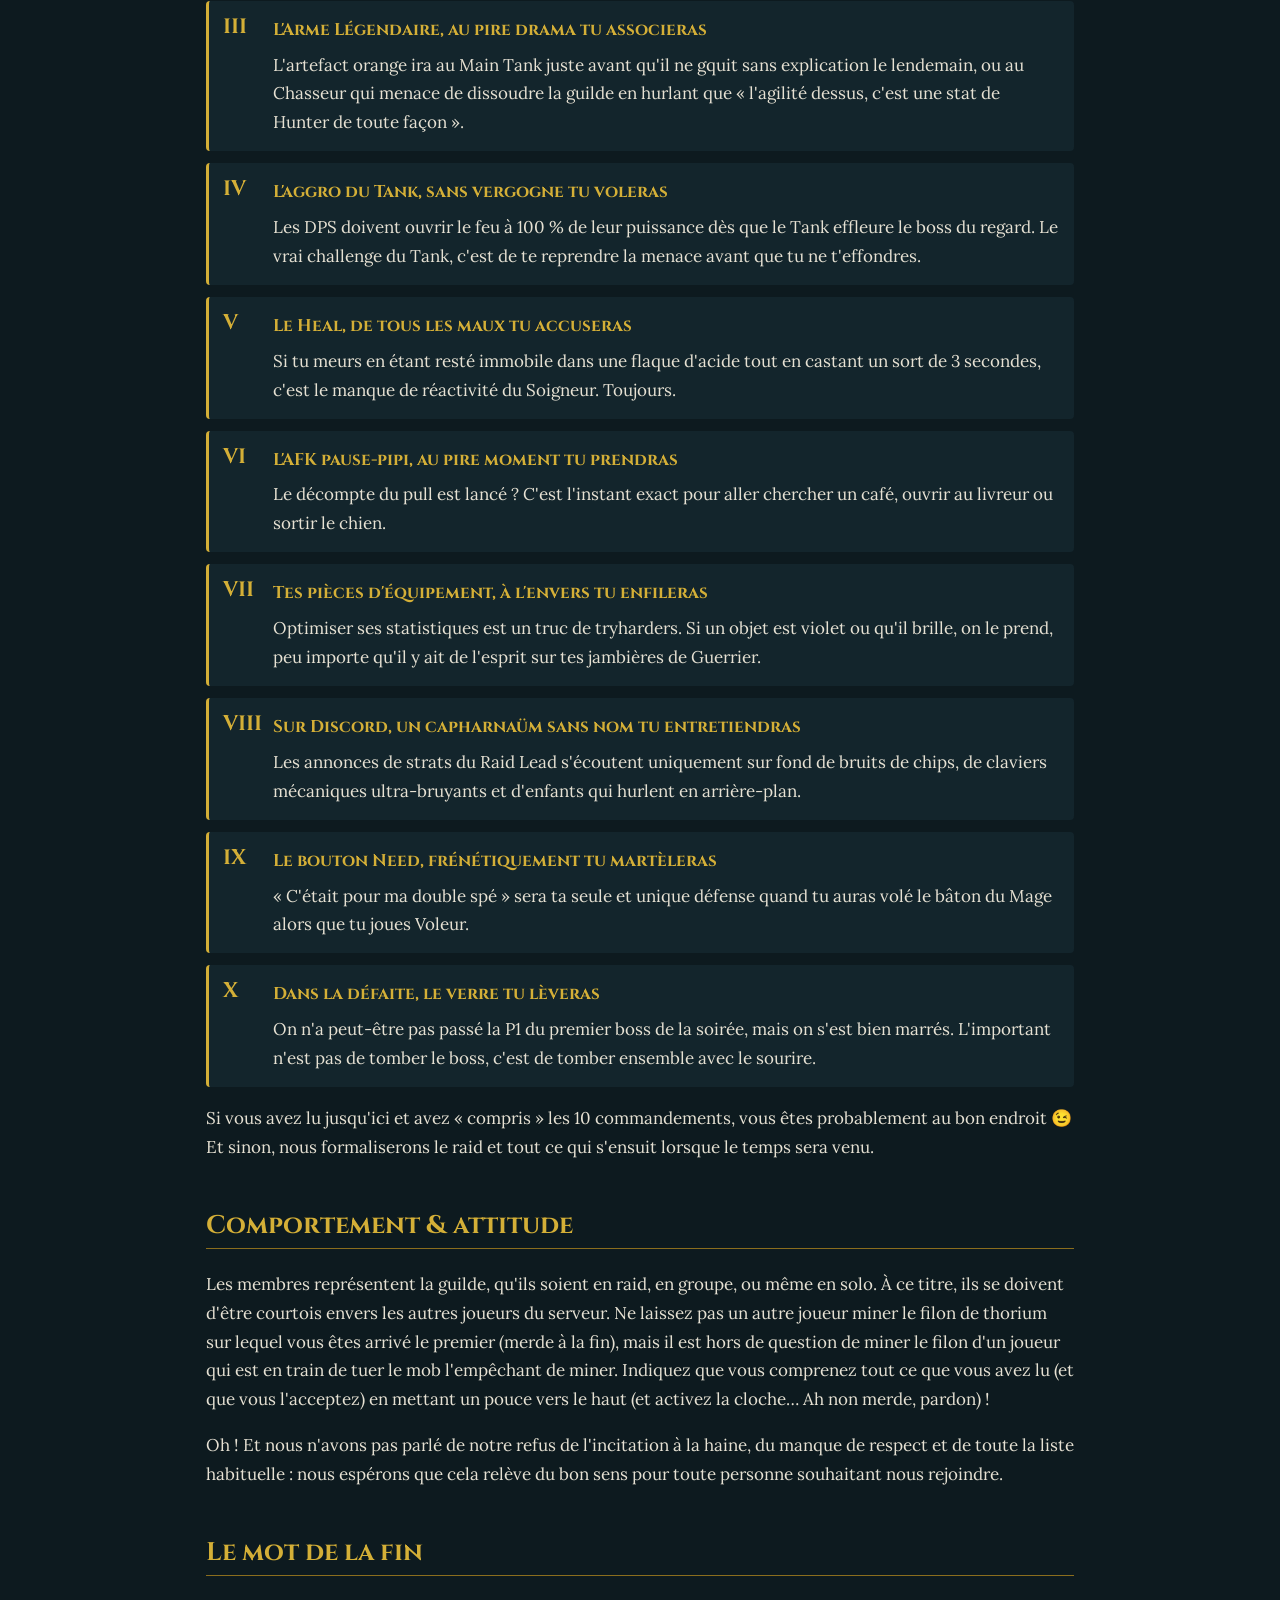
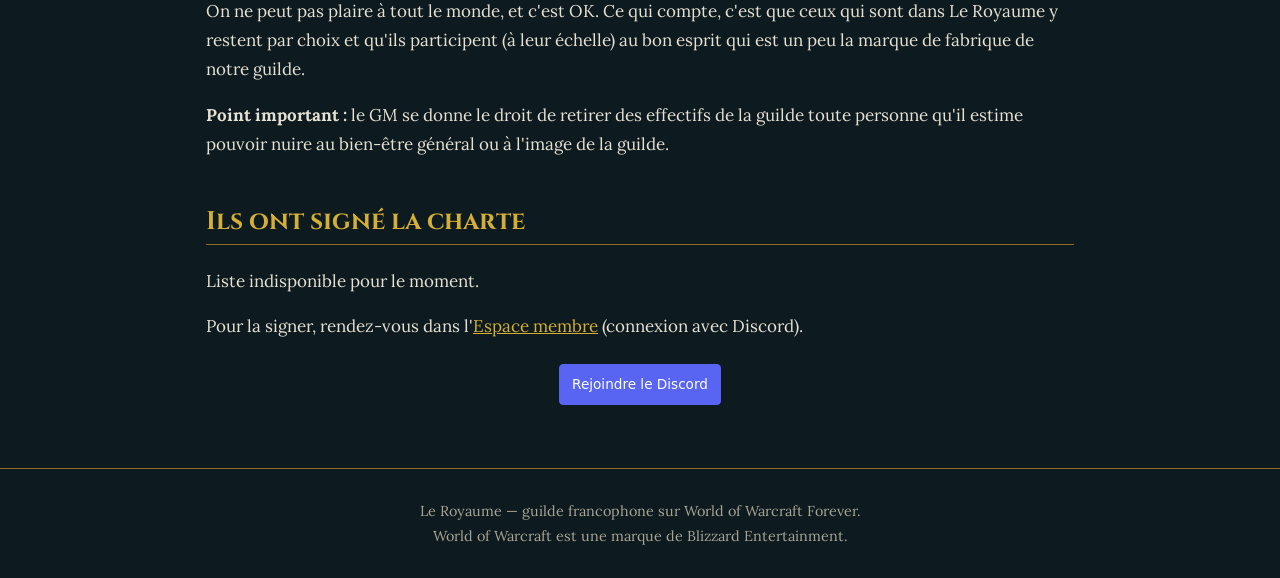
==== commit 227191ca: "Charte : plus de notion de version (une signature par joueur), retirée de la page, de la base et de " ====
--- a/charte.html
+++ b/charte.html
@@ -91,7 +91,7 @@
 
   <footer>Le Royaume — guilde francophone sur World of Warcraft Forever.<br>World of Warcraft est une marque de Blizzard Entertainment.</footer>
   <script>
-    // signataires de la version en cours (pseudos Discord), lus sans connexion avec la clé publique du projet
+    // signataires (pseudos Discord), lus sans connexion avec la clé publique du projet
     const cle = 'sb_publishable_BJwMSdlBLfltRGA-GCELrQ_MbyCM1x_';
     const zone = document.getElementById('signataires');
     fetch('https://gobvfbwuesskhrgcrzjd.supabase.co/rest/v1/rpc/signataires', {
--- a/style.css
+++ b/style.css
@@ -258,3 +258,21 @@
 .courbe circle { fill: var(--gold); }
 .journal { margin-top: 12px; text-align: left; }
 .journal summary { cursor: pointer; color: var(--gold); }
+
+/* Gestion du site : choix du modèle d'annonce, aperçus façon Discord */
+.modeles { display: grid; grid-template-columns: repeat(auto-fit, minmax(300px, 1fr)); gap: 16px; text-align: left; }
+.modele { display: flex; flex-direction: column; gap: 8px; padding: 10px; border: 1px solid var(--gold-dark); border-radius: 6px; cursor: pointer; font: 700 .9rem "Cinzel", serif; color: var(--gold); }
+.modele:has(input:checked) { border-color: var(--gold); box-shadow: 0 0 0 1px var(--gold); }
+.discord { padding: 10px 12px; background: #313338; color: #dbdee1; border-radius: 4px; font: 400 .85rem/1.4 system-ui, sans-serif; white-space: pre-line; }
+.discord p { margin: 0 0 4px; }
+.d-embed { display: flex; gap: 12px; justify-content: space-between; margin-top: 4px; padding: 8px 12px 10px; background: #2b2d31; border-left: 4px solid; border-radius: 4px; }
+.d-auteur, .d-pied { display: flex; align-items: center; gap: 6px; font-size: .8rem; }
+.d-pied { margin-top: 8px !important; color: #b5bac1; font-size: .72rem; }
+.d-auteur img, .d-pied img { width: 20px; height: 20px; border-radius: 50%; }
+.d-titre { font-weight: 700; color: #00a8fc; }
+.d-champs { display: flex; flex-wrap: wrap; gap: 8px 16px; margin-top: 6px; }
+.d-champs > div { flex-basis: 100%; }
+.d-champs > .d-ligne { flex: 1 1 40%; }
+.d-vignette { width: 64px; height: 64px; border-radius: 4px; object-fit: cover; }
+.d-mention { padding: 0 2px; color: #c9cdfb; background: rgba(88, 101, 242, .3); border-radius: 3px; }
+.d-date { padding: 0 2px; background: rgba(255, 255, 255, .06); border-radius: 3px; }
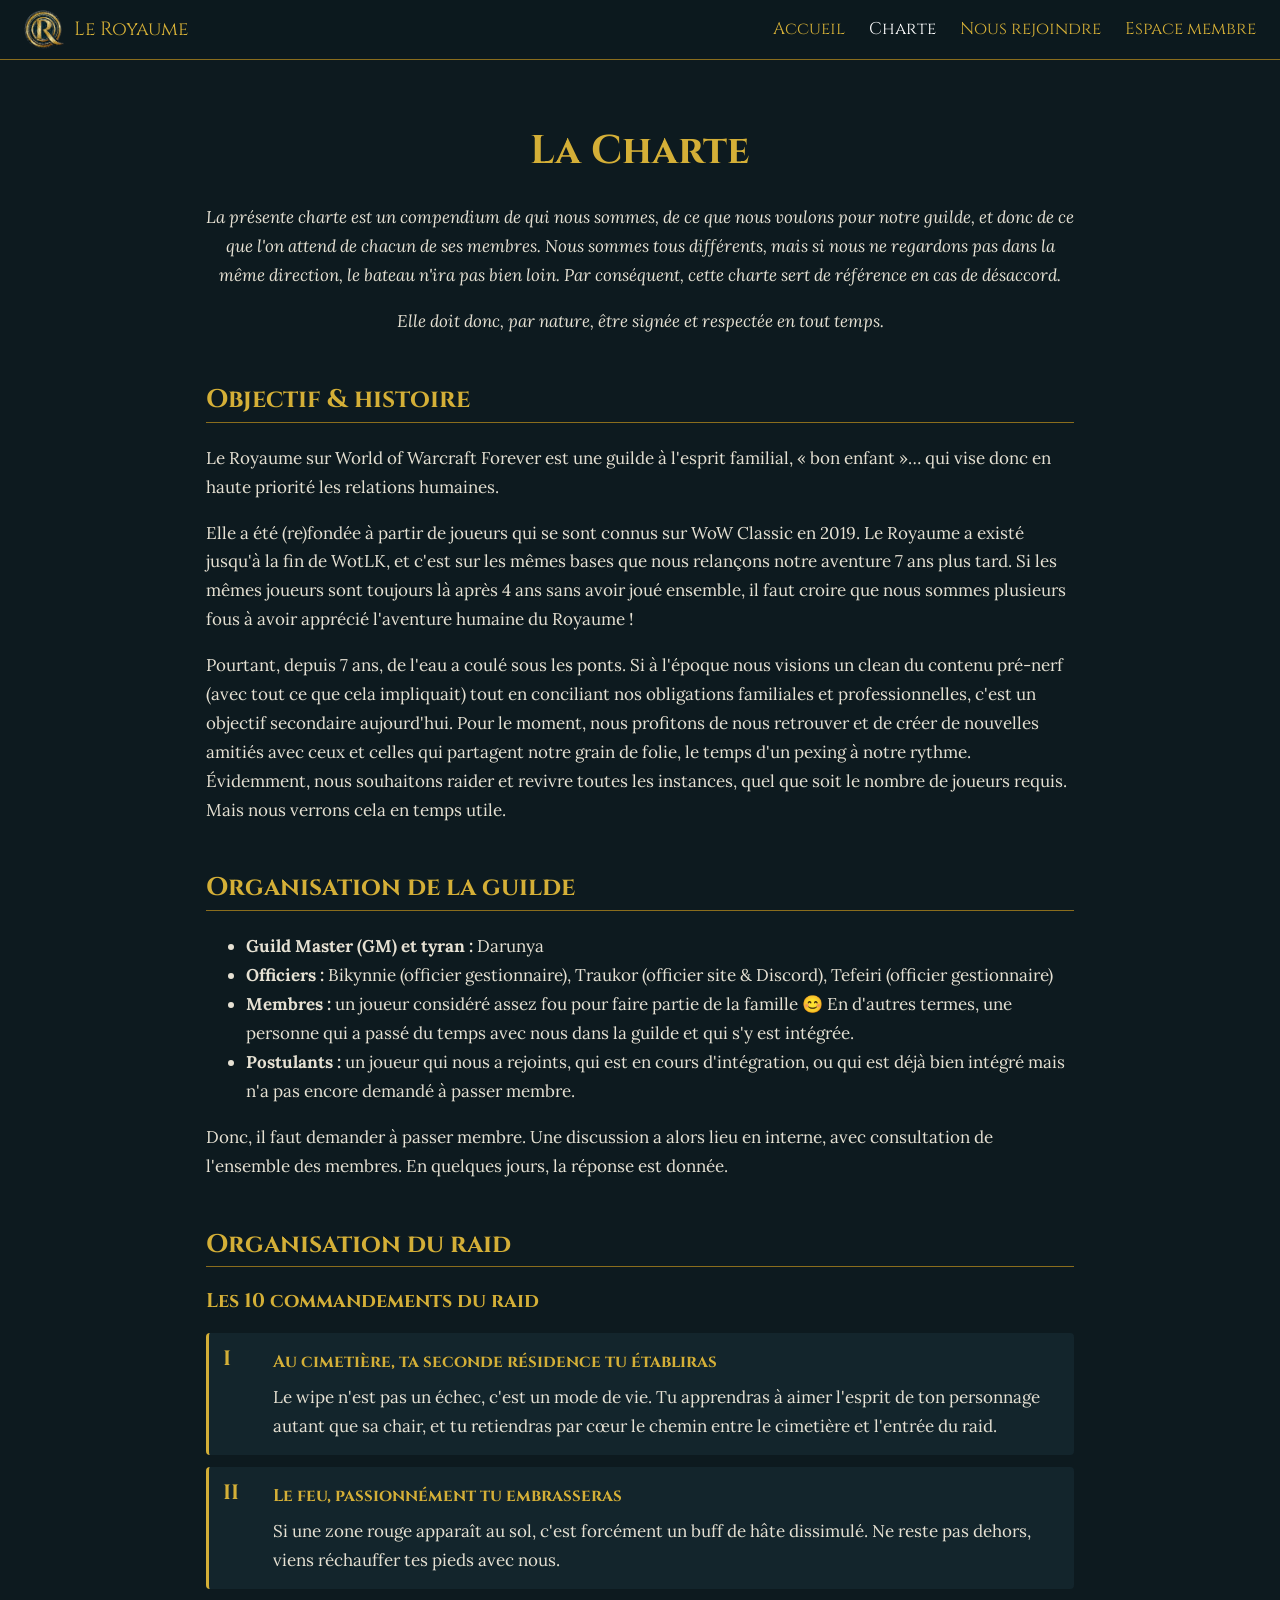
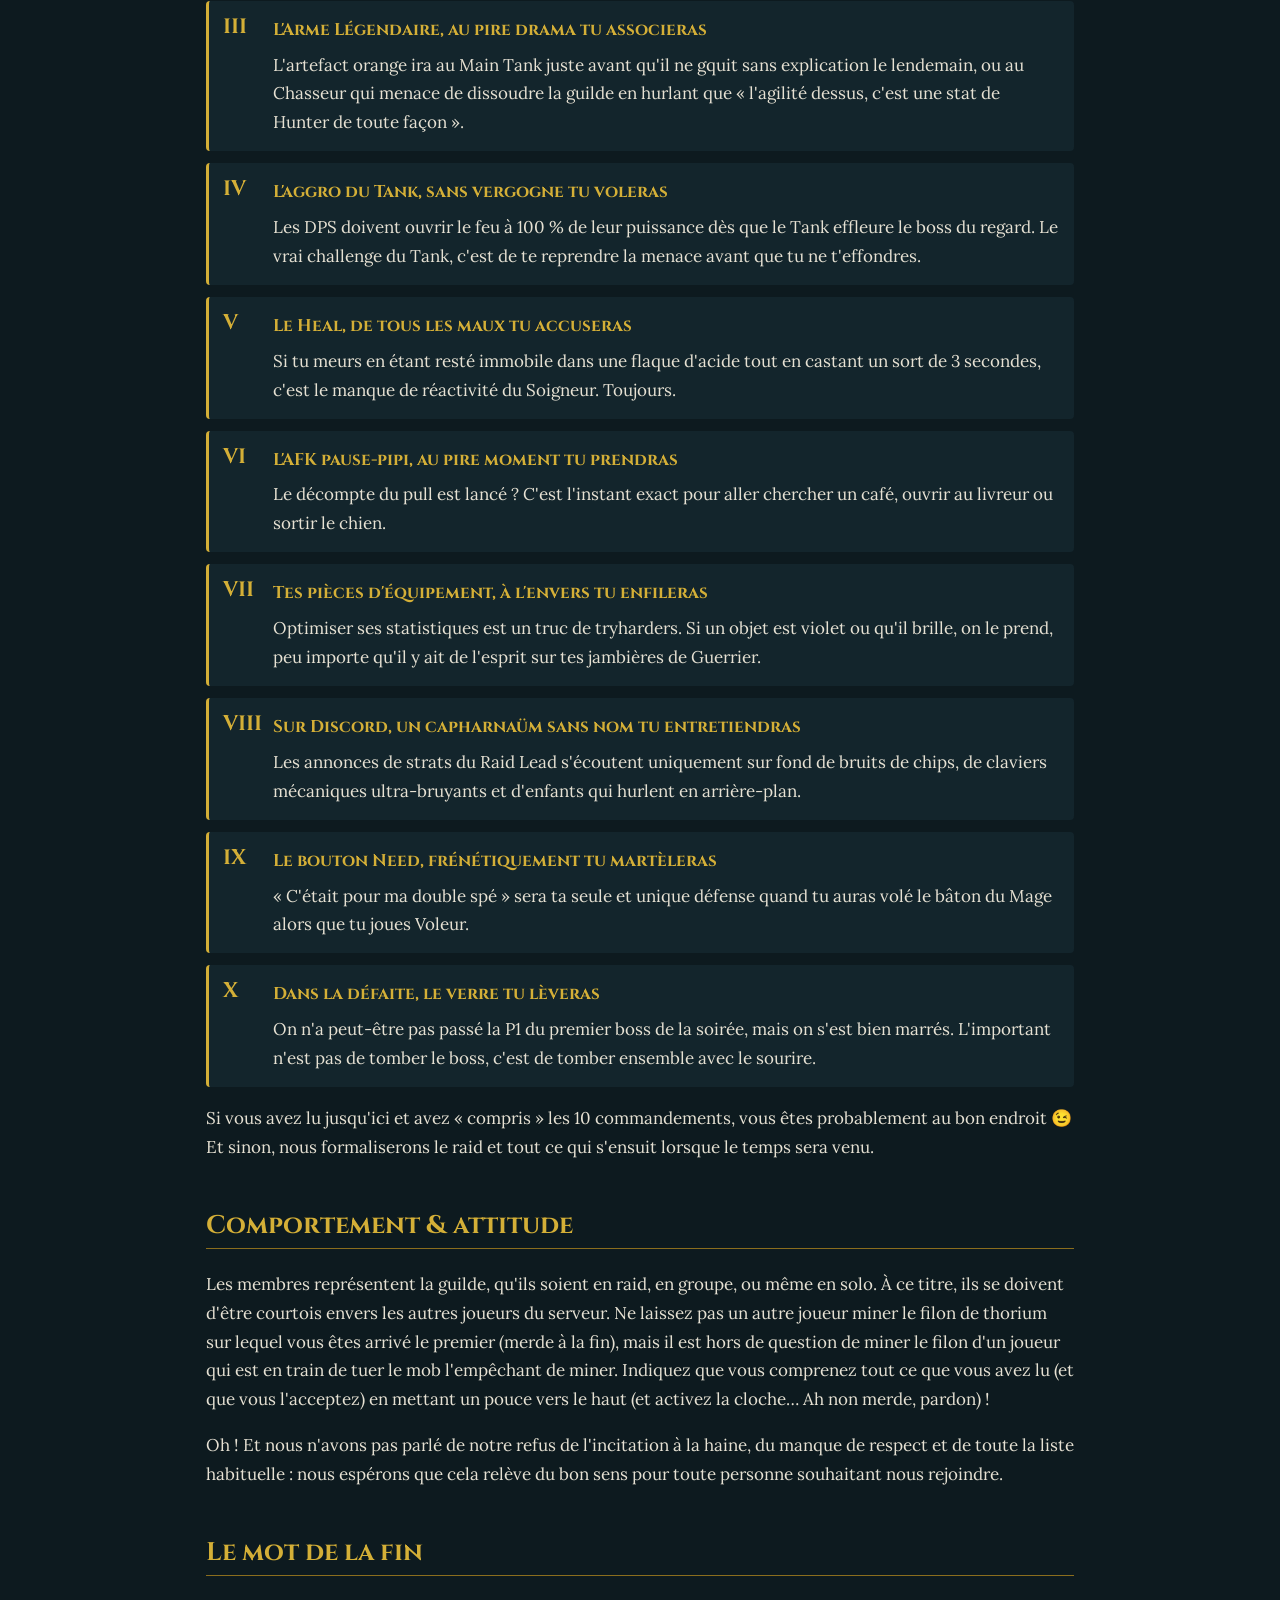
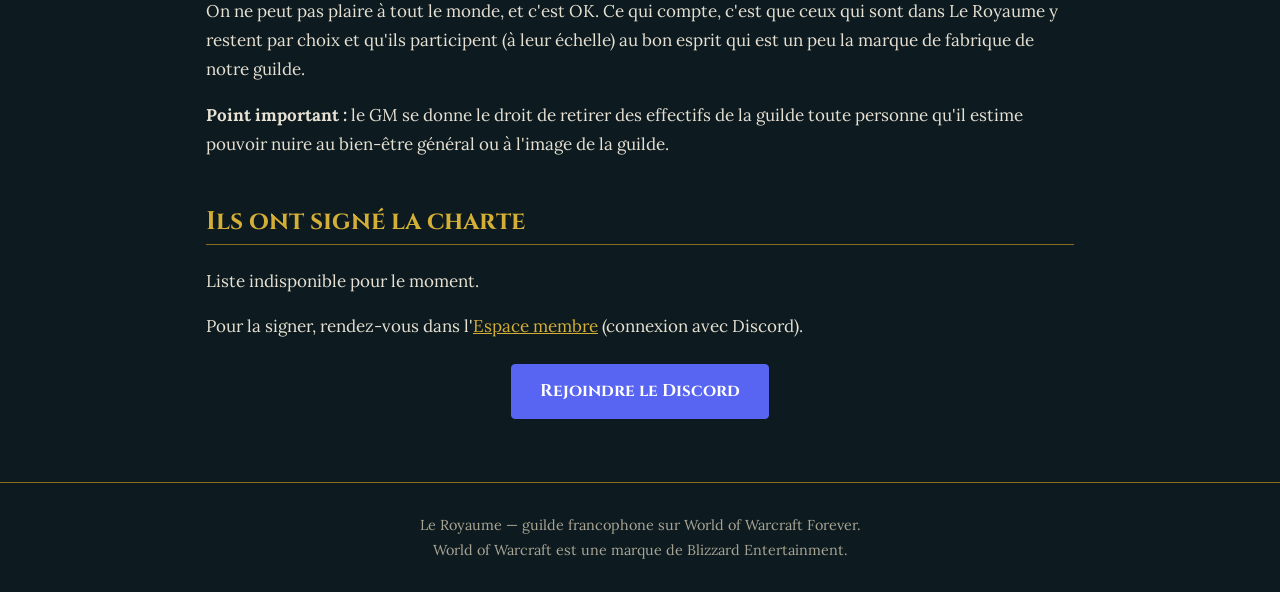
==== commit fb4e310e: "Corrections de la review : annonce relancée, vues protégées des réponses tardives, modèles sûrs - Ch" ====
--- a/charte.html
+++ b/charte.html
@@ -97,7 +97,7 @@
     fetch('https://gobvfbwuesskhrgcrzjd.supabase.co/rest/v1/rpc/signataires', {
       method: 'POST', headers: { apikey: cle, 'Content-Type': 'application/json' }, body: '{}',
     }).then(r => r.ok ? r.json() : Promise.reject())
-      .then(noms => zone.textContent = noms.length ? noms.join(', ') + '.' : 'Personne pour le moment.')
+      .then(noms => zone.textContent = (noms = noms.filter(Boolean)).length ? noms.join(', ') + '.' : 'Personne pour le moment.')
       .catch(() => zone.textContent = 'Liste indisponible pour le moment.');
   </script>
 </body>
--- a/style.css
+++ b/style.css
@@ -5,6 +5,7 @@
   --muted: #a9a594;
   --gold: #d4af37;
   --gold-dark: #8a6d1d;
+  --vert: oklch(.43627 .11 157.5); /* Présent / En raid */
   --discord: #5865f2;
 }
 
@@ -242,9 +243,9 @@
 .compare thead th { vertical-align: top; }
 .compare .section th { padding-top: 14px; color: var(--gold); font: 700 .85rem "Cinzel", serif; text-align: left; }
 .barre { display: inline-block; width: 60px; height: 8px; background: var(--panel); border: 1px solid var(--gold-dark); border-radius: 4px; vertical-align: middle; overflow: hidden; }
-.barre span { display: block; height: 100%; background: var(--gold); }
+.barre span { display: block; height: 100%; background: var(--vert); }
 .repartition { display: inline-flex; width: 120px; height: 12px; border-radius: 3px; overflow: hidden; vertical-align: middle; }
-.r-presents_seuls { background: var(--gold); }
+.r-presents_seuls { background: var(--vert); }
 .r-retards { background: var(--gold-dark); }
 .r-bancs { background: #5b7a86; }
 .r-absents_prevenus { background: #a9a594; }
@@ -263,8 +264,8 @@
 .modeles { display: grid; grid-template-columns: repeat(auto-fit, minmax(300px, 1fr)); gap: 16px; text-align: left; }
 .modele { display: flex; flex-direction: column; gap: 8px; padding: 10px; border: 1px solid var(--gold-dark); border-radius: 6px; cursor: pointer; font: 700 .9rem "Cinzel", serif; color: var(--gold); }
 .modele:has(input:checked) { border-color: var(--gold); box-shadow: 0 0 0 1px var(--gold); }
-.discord { padding: 10px 12px; background: #313338; color: #dbdee1; border-radius: 4px; font: 400 .85rem/1.4 system-ui, sans-serif; white-space: pre-line; }
-.discord p { margin: 0 0 4px; }
+.d-message { padding: 10px 12px; background: #313338; color: #dbdee1; border-radius: 4px; font: 400 .85rem/1.4 system-ui, sans-serif; white-space: pre-line; }
+.d-message p { margin: 0 0 4px; }
 .d-embed { display: flex; gap: 12px; justify-content: space-between; margin-top: 4px; padding: 8px 12px 10px; background: #2b2d31; border-left: 4px solid; border-radius: 4px; }
 .d-auteur, .d-pied { display: flex; align-items: center; gap: 6px; font-size: .8rem; }
 .d-pied { margin-top: 8px !important; color: #b5bac1; font-size: .72rem; }
